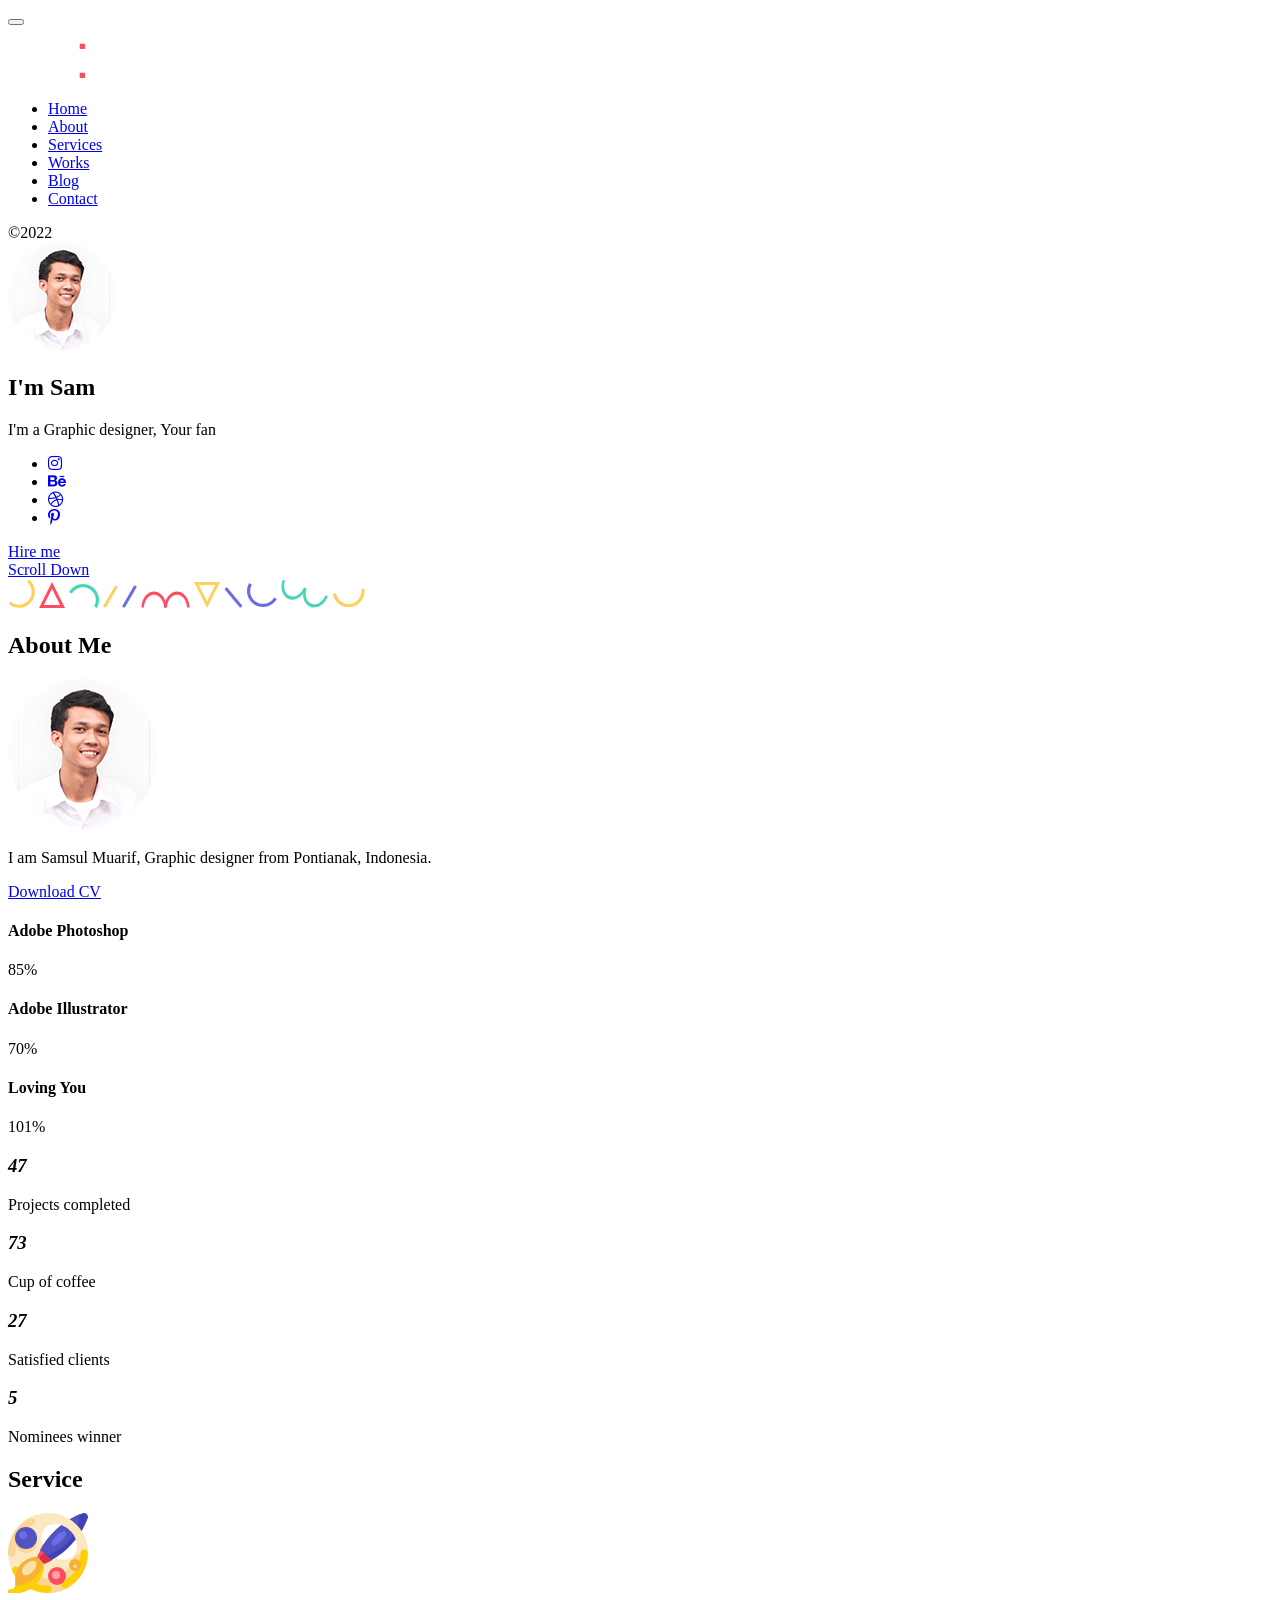
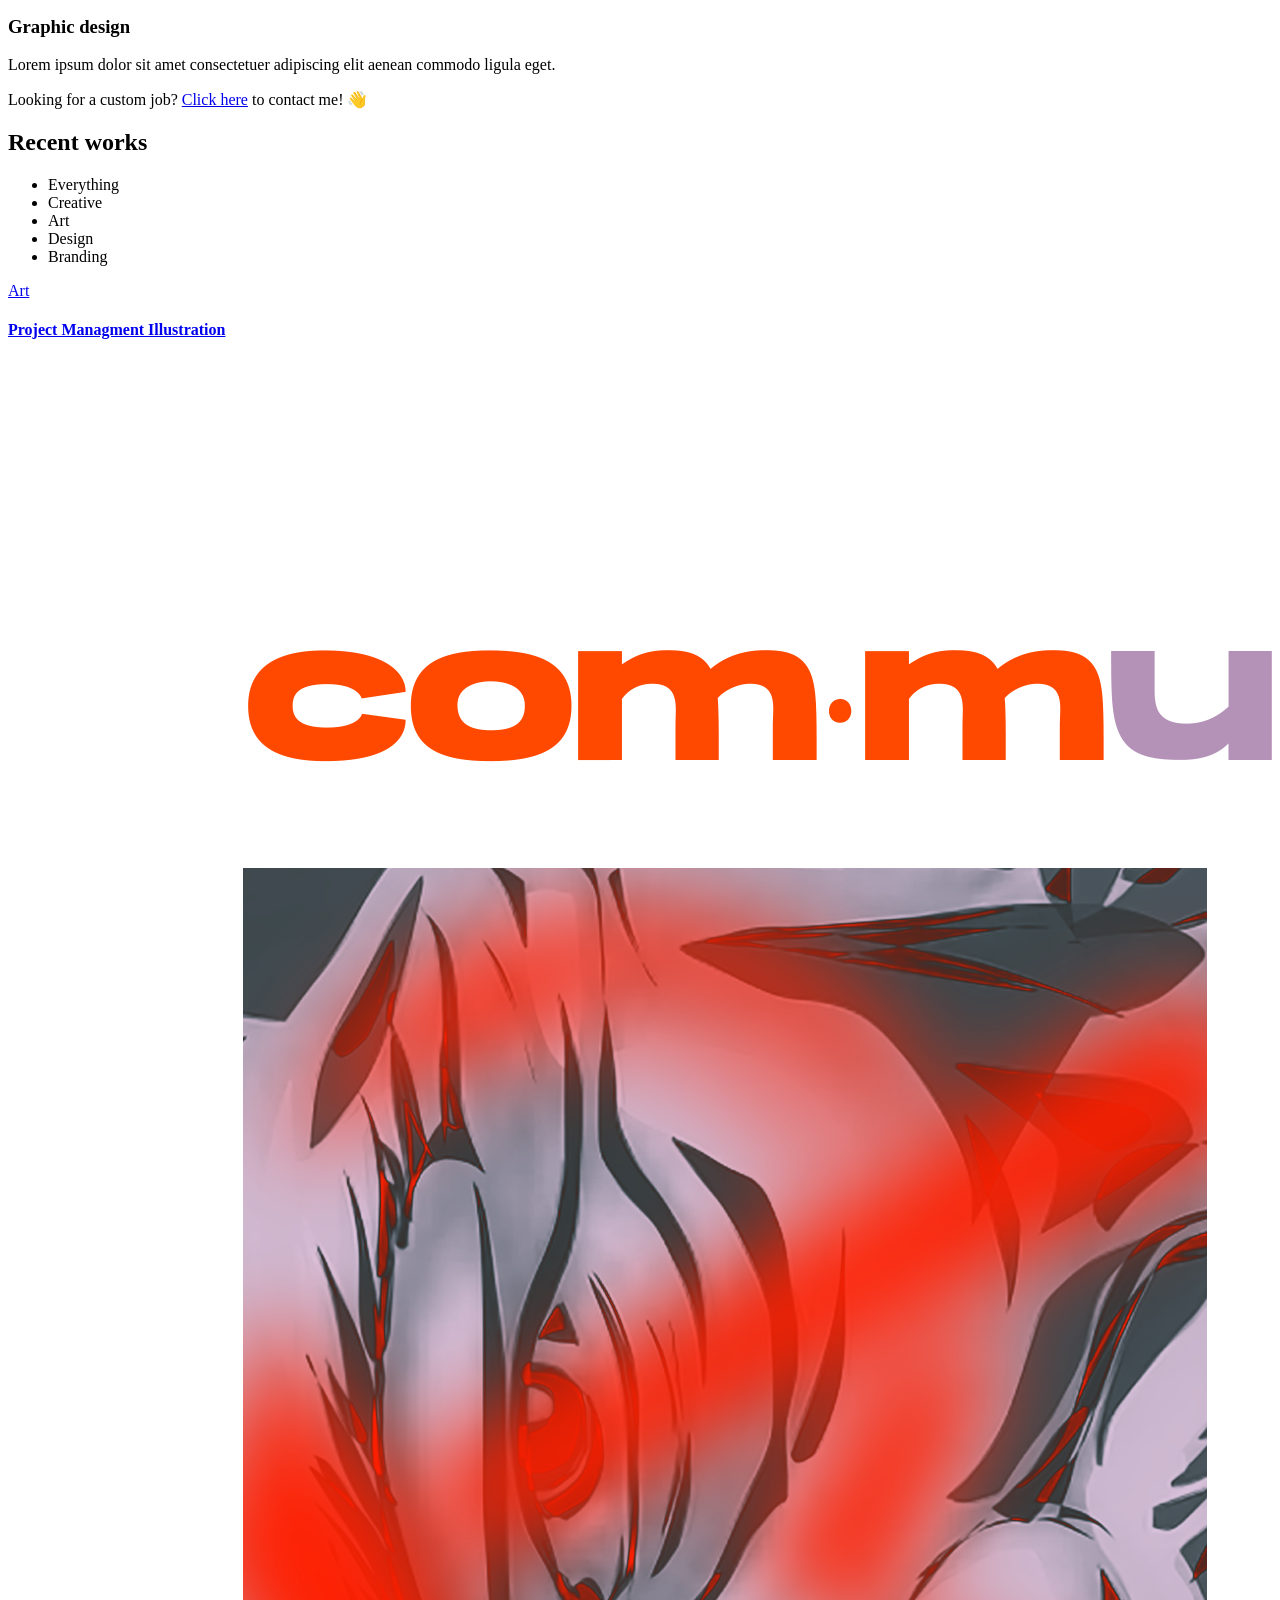
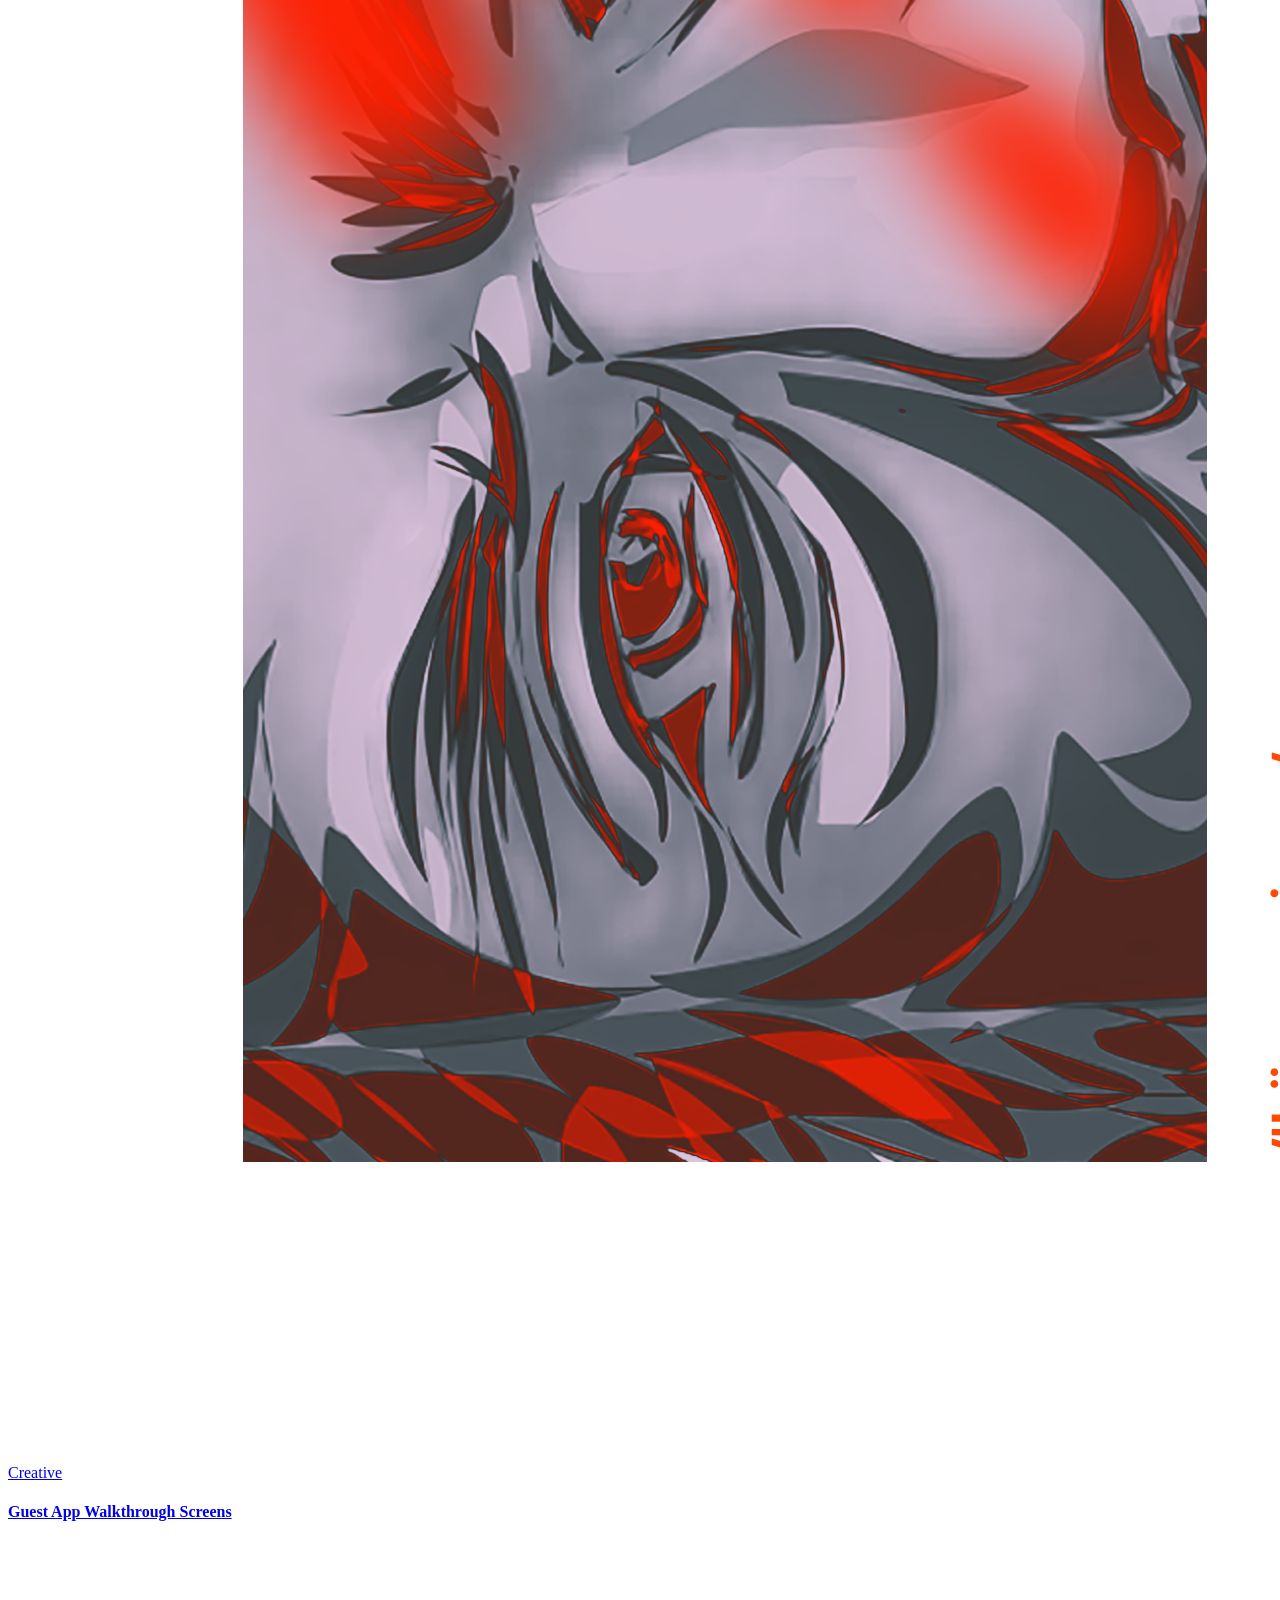
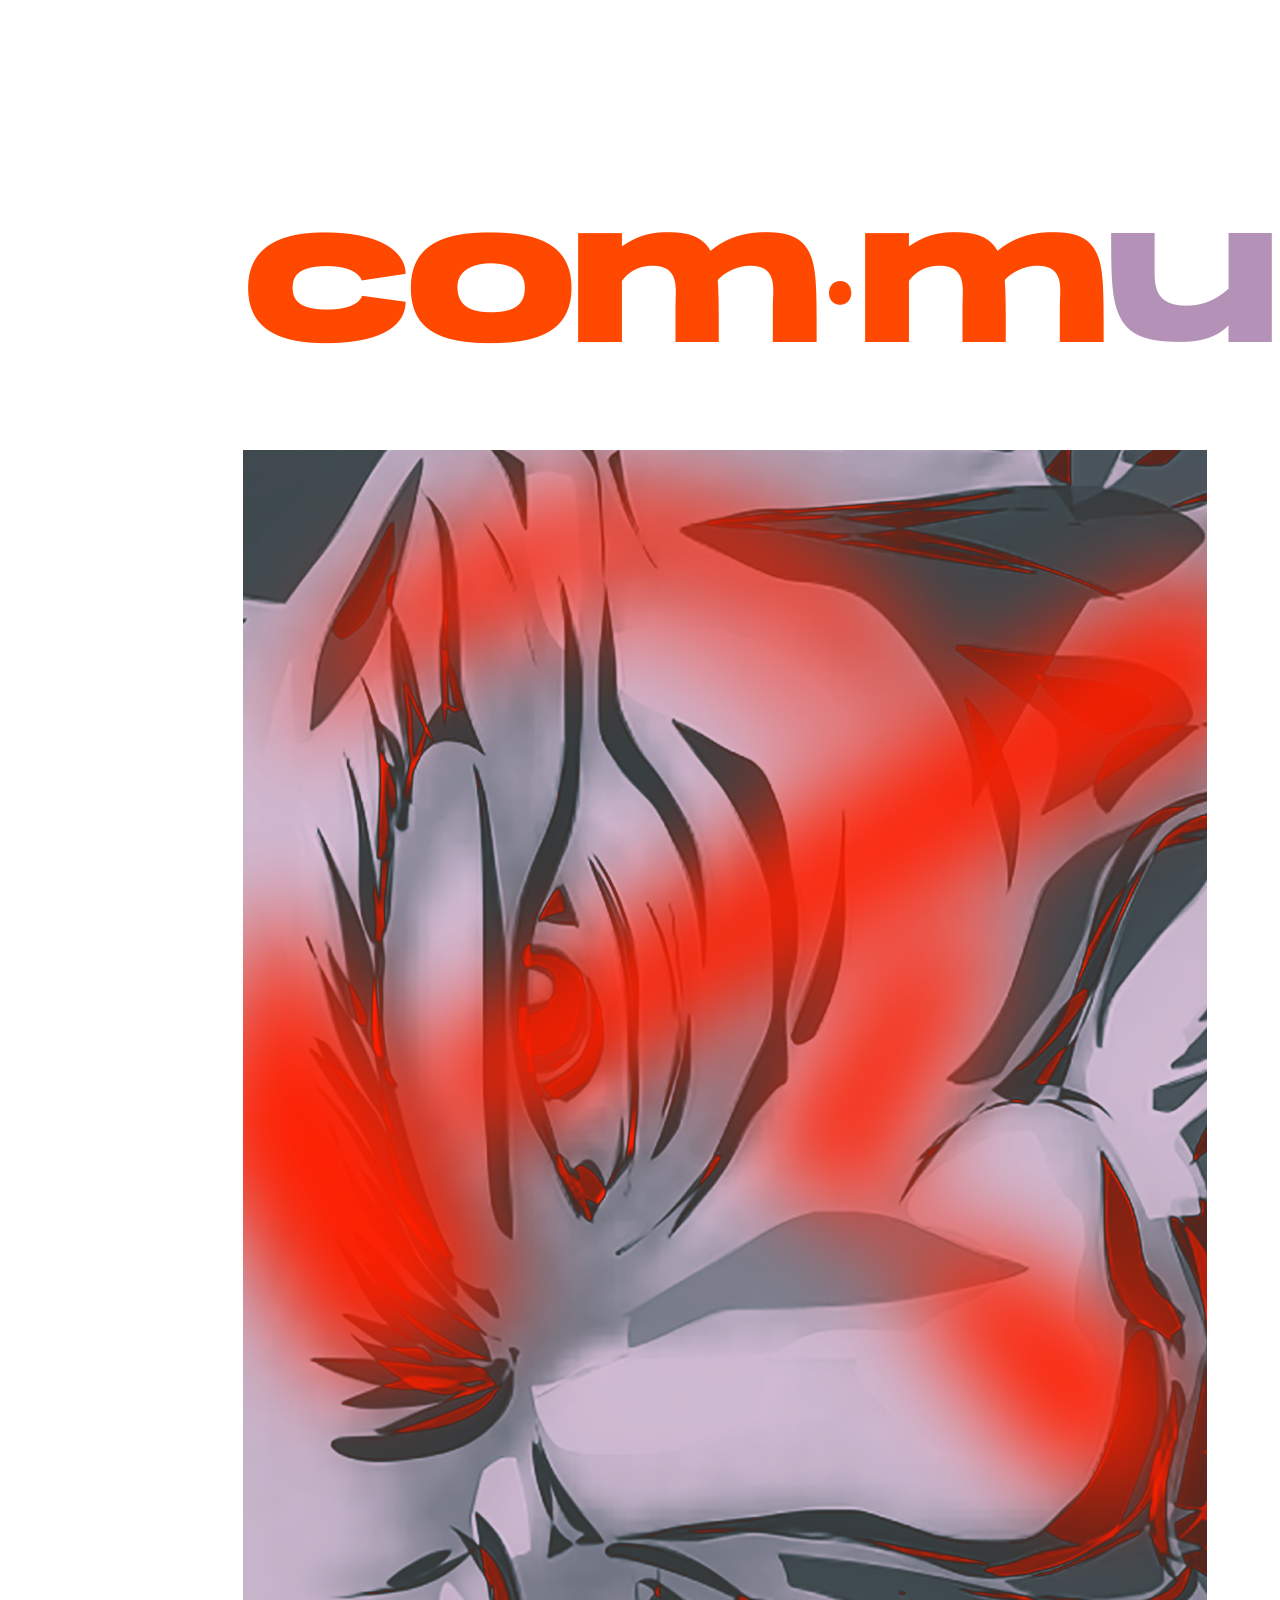
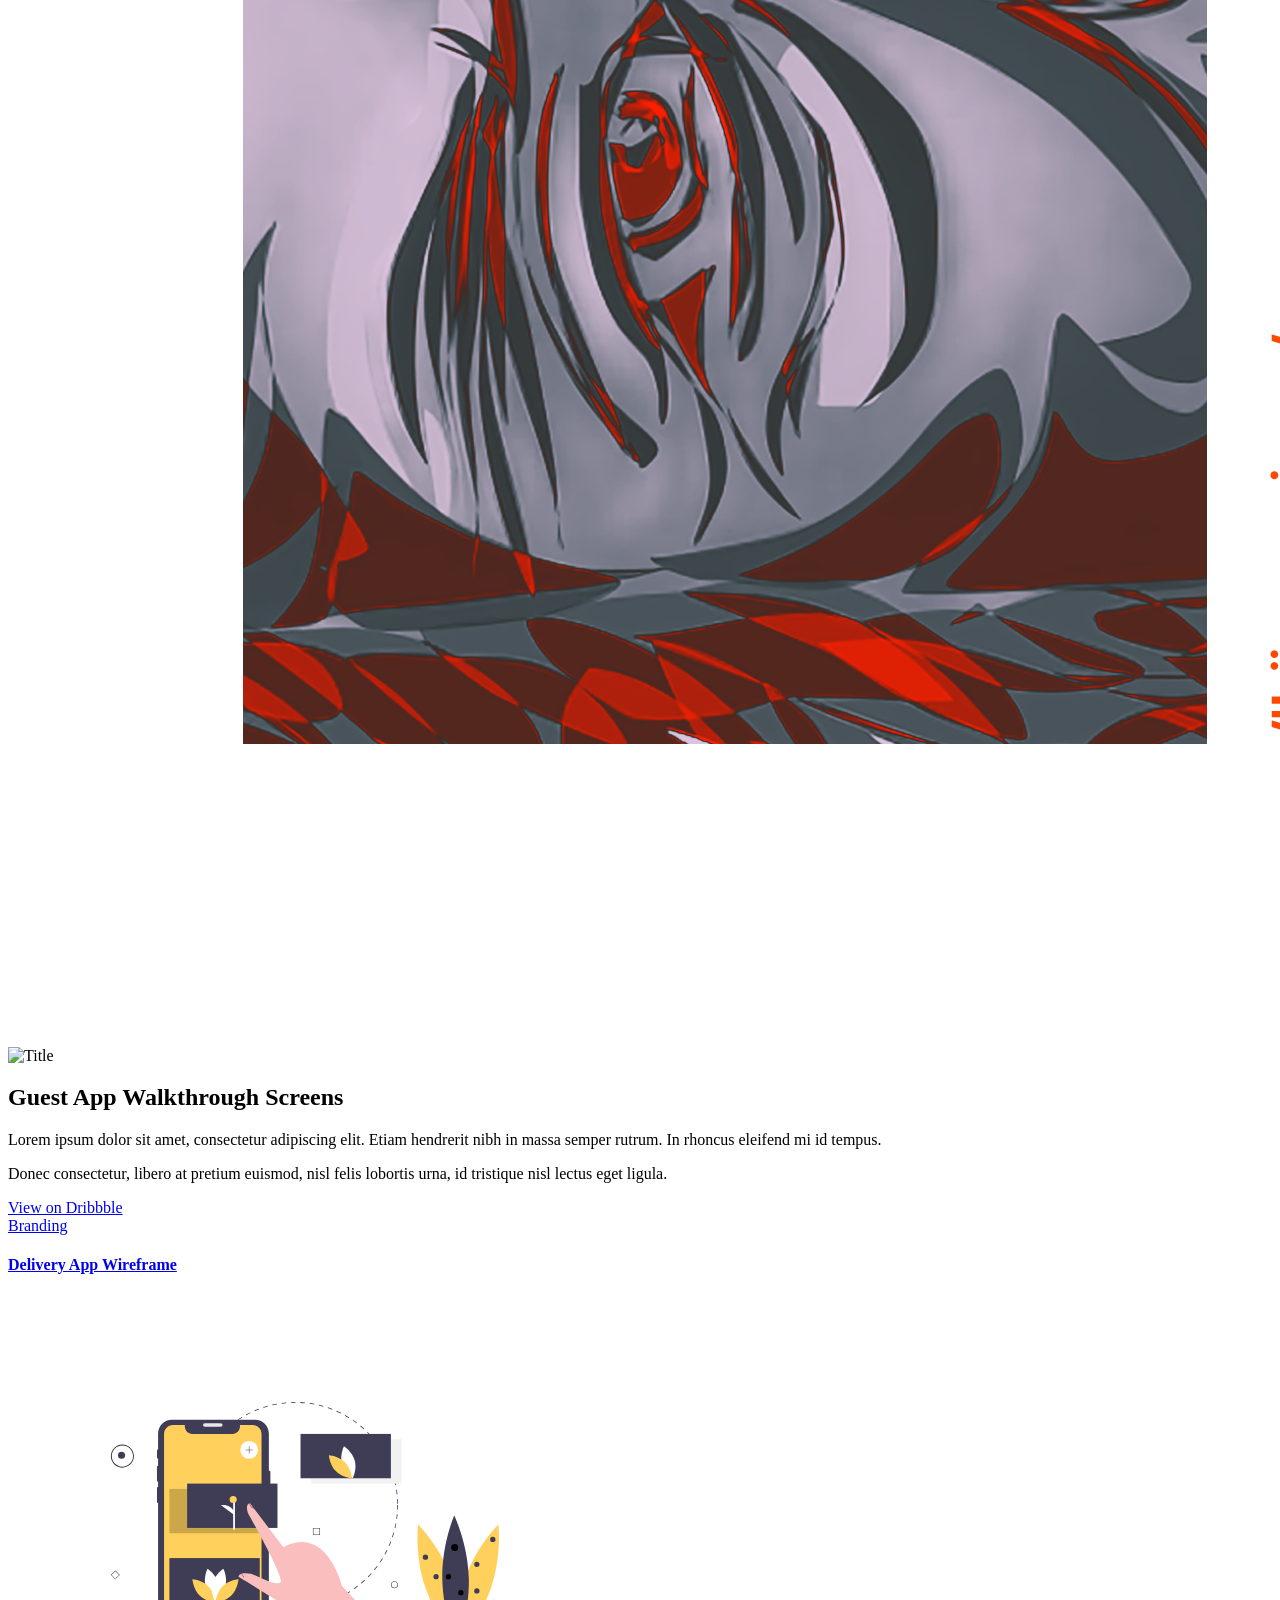
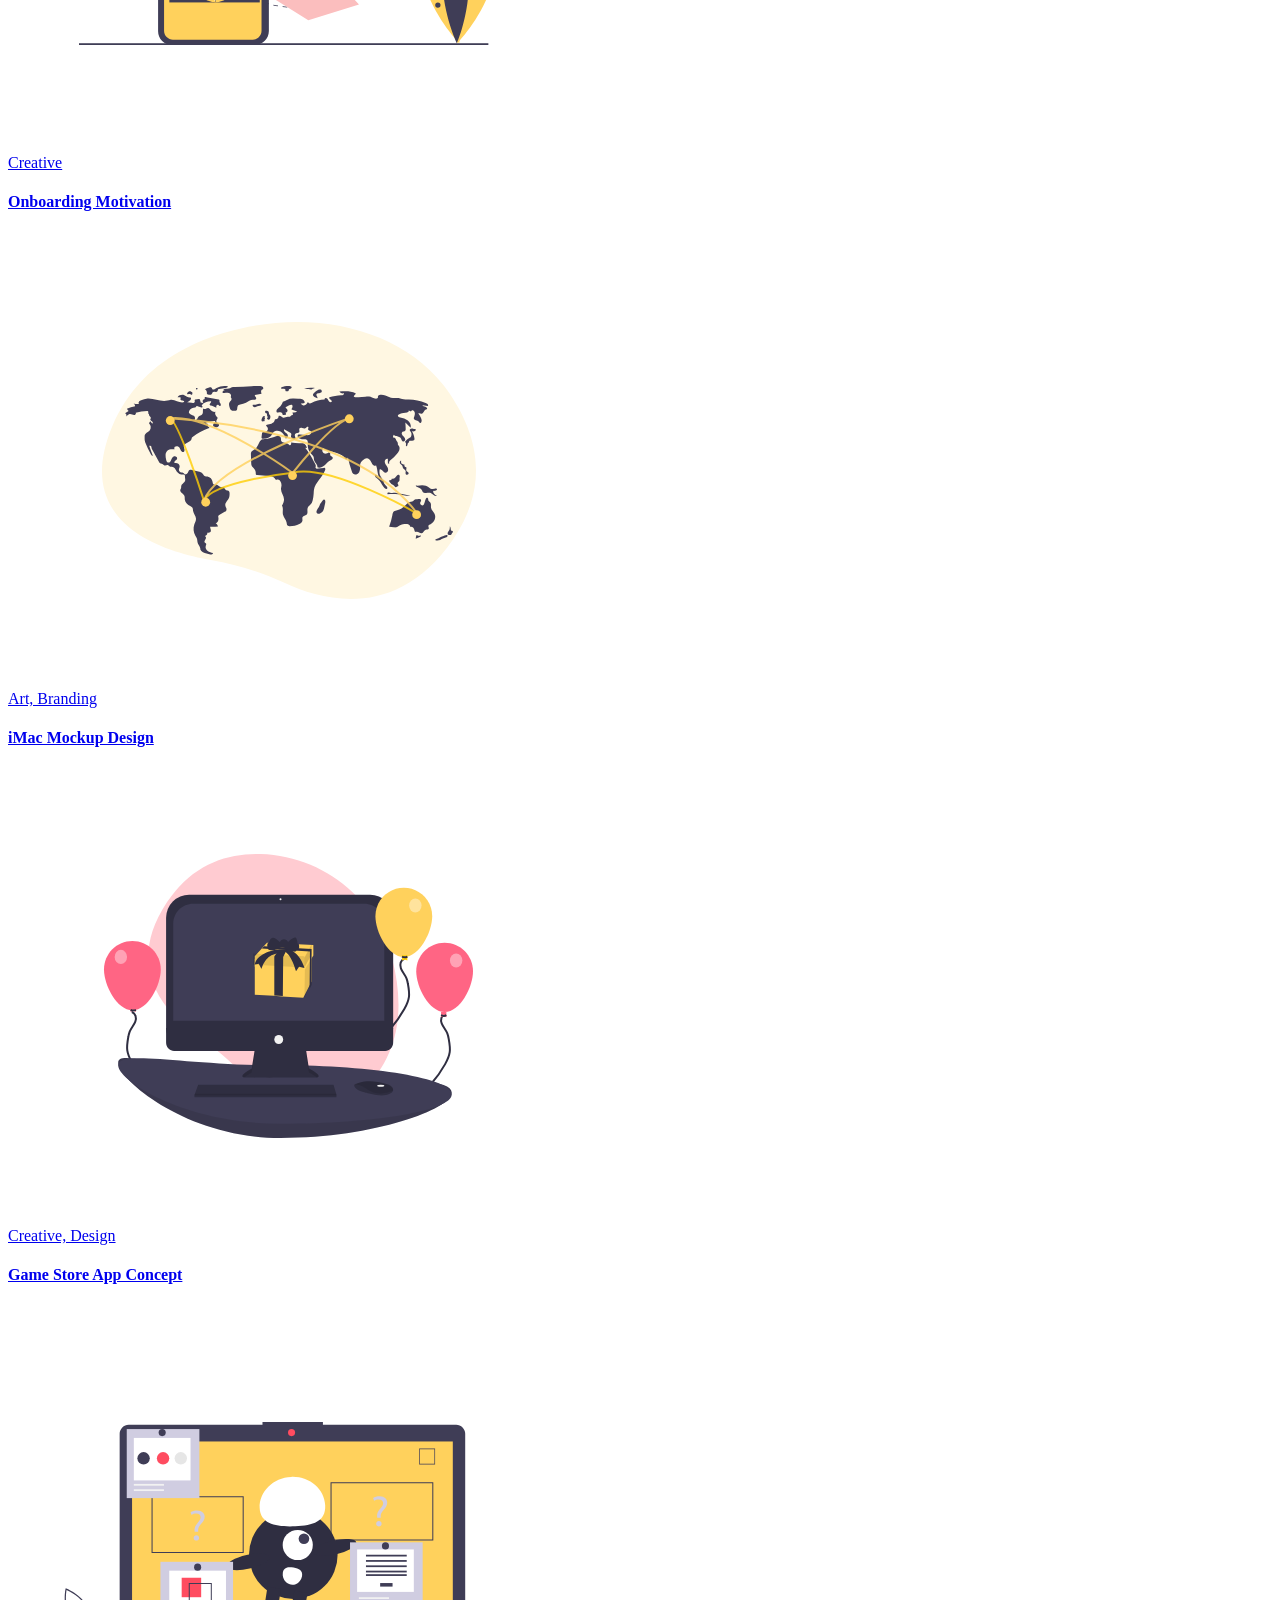
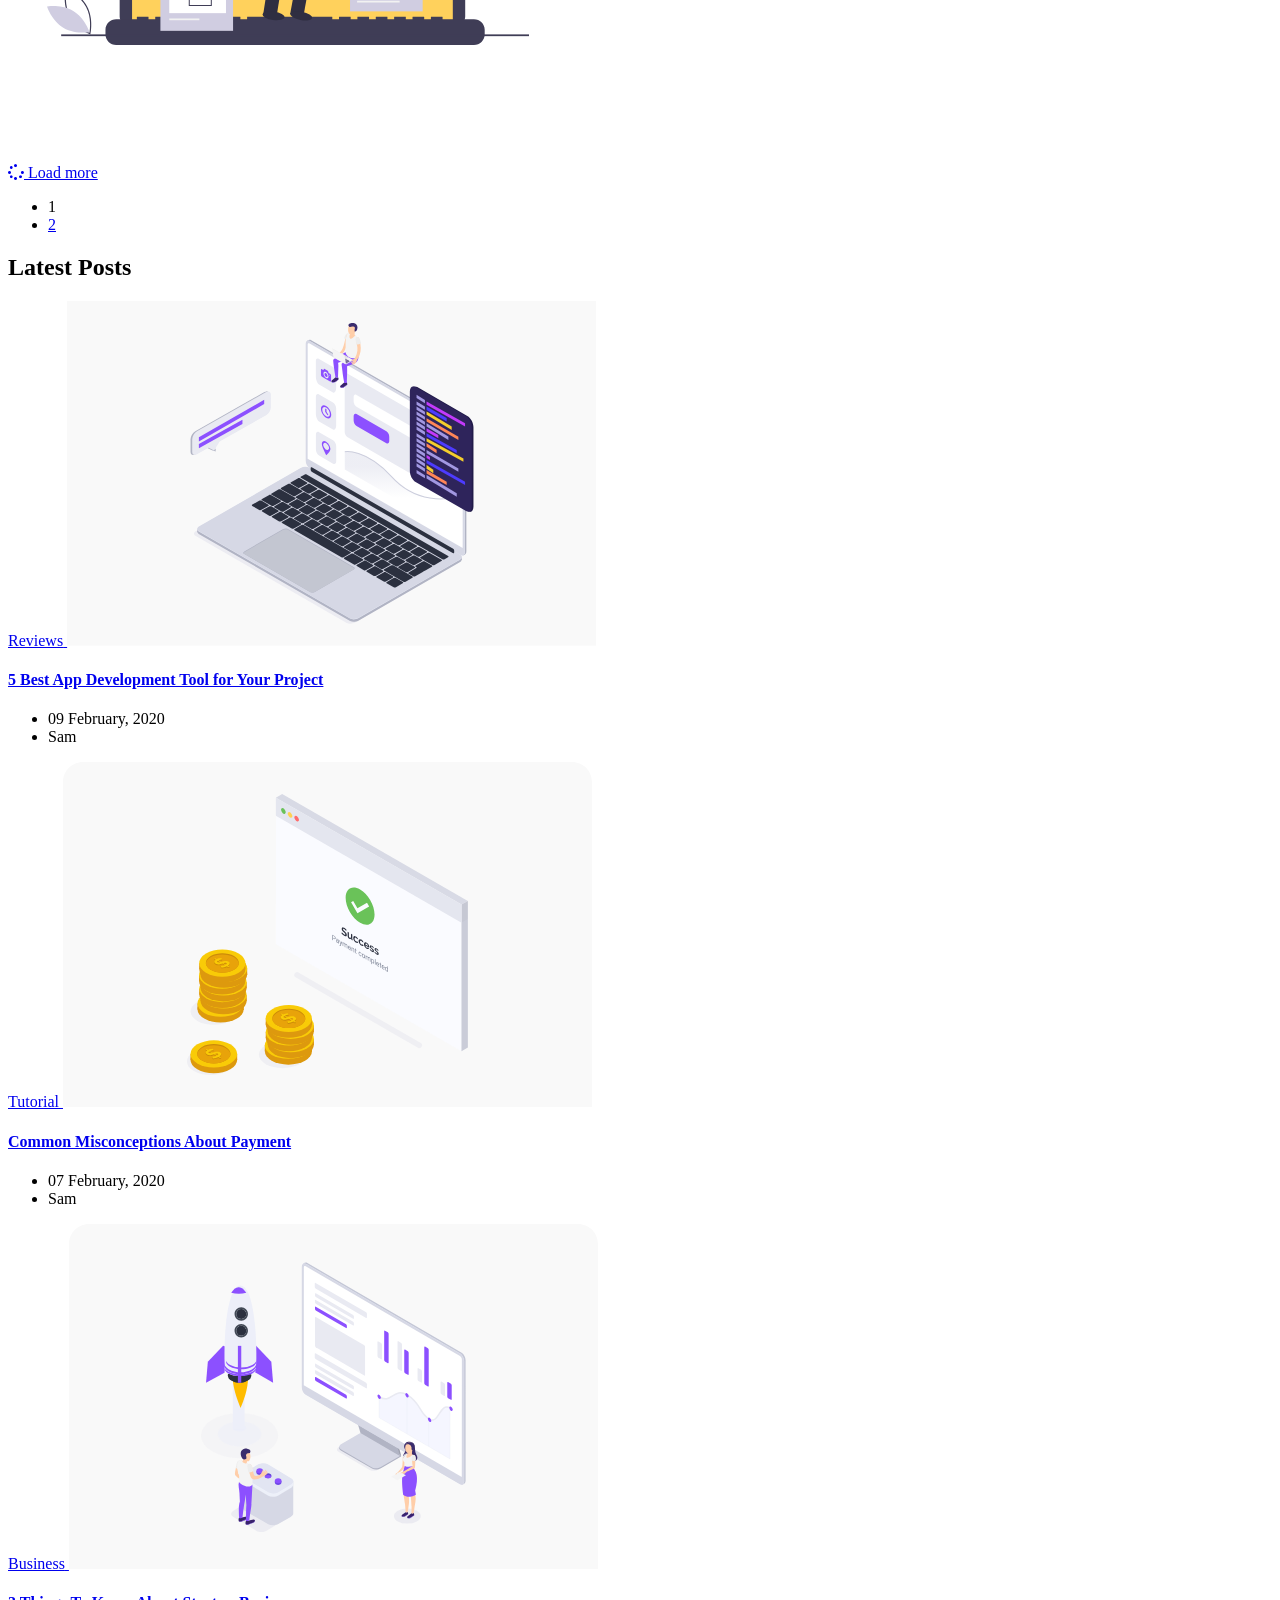
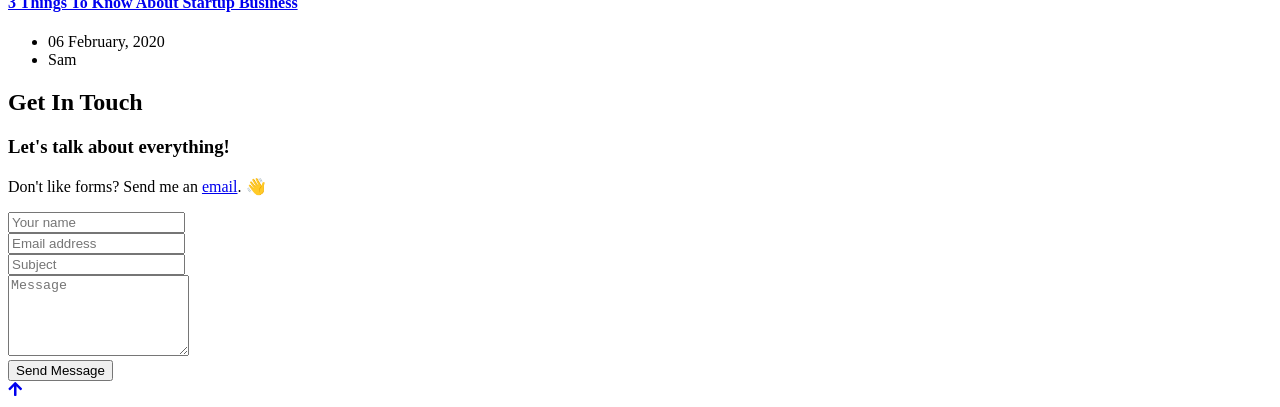
==== NEW/index.html @ 76ea8e49 "Add files via upload" ====
﻿<!DOCTYPE html>
<html lang="en-US">
<head>
	<meta http-equiv="Content-Type" content="text/html; charset=UTF-8">
	<title>Sam - Portfolio</title>
	<meta name="description" content="Sam - Portfolio">
	<meta name="viewport" content="width=device-width, initial-scale=1, maximum-scale=1">
	<link rel="shortcut icon" type="image/x-icon" href="images/PP108.png">

	<!-- STYLESHEETS -->
	<link rel="stylesheet" href="css\bootstrap.min.css" type="text/css" media="all">
	<link rel="stylesheet" href="css\all.min.css" type="text/css" media="all">
	<link rel="stylesheet" href="css\simple-line-icons.css" type="text/css" media="all">
	<link rel="stylesheet" href="css\slick.css" type="text/css" media="all">
	<link rel="stylesheet" href="css\animate.css" type="text/css" media="all">
	<link rel="stylesheet" href="css\magnific-popup.css" type="text/css" media="all">
	<link rel="stylesheet" href="css\style.css" type="text/css" media="all">
	<link rel="stylesheet" href="https://maxcdn.bootstrapcdn.com/font-awesome/4.5.0/css/font-awesome.min.css" />

	<!--[if lt IE 9]>
      <script src="https://oss.maxcdn.com/html5shiv/3.7.2/html5shiv.min.js"></script>
      <script src="https://oss.maxcdn.com/respond/1.4.2/respond.min.js"></script>
    <![endif]-->

</head>

<body>

<!-- Preloader -->
<div id="preloader">
	<div class="outer">
		<!-- Google Chrome -->
		<div class="infinityChrome">
			<div></div>
			<div></div>
			<div></div>
		</div>

		<!-- Safari and others -->
		<div class="infinity">
			<div>
				<span></span>
			</div>
			<div>
				<span></span>
			</div>
			<div>
				<span></span>
			</div>
		</div>
		<!-- Stuff -->
		<svg xmlns="http://www.w3.org/2000/svg" version="1.1" class="goo-outer">
			<defs>
				<filter id="goo">
					<fegaussianblur in="SourceGraphic" stddeviation="6" result="blur"></fegaussianblur>
					<fecolormatrix in="blur" values="1 0 0 0 0  0 1 0 0 0  0 0 1 0 0  0 0 0 18 -7" result="goo"></fecolormatrix>
					<feblend in="SourceGraphic" in2="goo"></feblend>
				</filter>
			</defs>
		</svg>
	</div>
</div>

<!-- mobile header -->
<header class="mobile-header-1">
	<div class="container">
		<!-- menu icon -->
		<div class="menu-icon d-inline-flex mr-4">
			<button>
				<span></span>
			</button>
		</div>
		<!-- logo image -->
		<div class="site-logo">
			<a href="index.html">
				<img src="images/logo.svg" alt="Sam">
			</a>
		</div>
	</div>
</header>

<!-- desktop header -->
<header class="desktop-header-1 d-flex align-items-start flex-column">
	
	<!-- logo image -->
	<div class="site-logo">
		<a href="index.html">
			<img src="images/logo.svg" alt="Sam">
		</a>
	</div>
	
	<!-- main menu -->
	<nav>
		<ul class="vertical-menu scrollspy">
			<li class="active"><a href="#home"><i class="icon-home"></i>Home</a></li>
			<li><a href="#about"><i class="icon-user-following"></i>About</a></li>
			<li><a href="#services"><i class="icon-briefcase"></i>Services</a></li>
			<!--li><a href="#experience"><i class="icon-graduation"></i>Experience</a></li-->
			<li><a href="#works"><i class="icon-layers"></i>Works</a></li>
			<li><a href="#blog"><i class="icon-note"></i>Blog</a></li>
			<li><a href="#contact"><i class="icon-bubbles"></i>Contact</a></li>
		</ul>
	</nav>
	
	<!-- site footer -->
	<div class="footer">
		<!-- copyright text -->
		<span class="copyright">©2022</span>
	</div>

</header>

<!-- main layout -->
<main class="content">
	
	<!-- section home -->
	<section id="home" class="home d-flex align-items-center">
		<div class="container">

			<!-- intro -->
			<div class="intro">
				<!-- avatar image -->
				<img src="images/PP108.png" alt="Sam" class="mb-4">

				<!-- info -->
				<h1 class="mb-2 mt-0">I'm Sam</h1>
				<span>I'm <span class="text-rotating">a Graphic designer, Your fan</span></span>

				<!-- social icons -->
				<ul class="social-icons light list-inline mb-1 mt-4">
					<li class="list-inline-item"><a href="https://www.instagram.com/samsulrif/"><i class="fab fa-instagram"></i></a></li>
					<!--li class="list-inline-item"><a href="https://unsplash.com/@samsulrif"><img src="images/unsplash.png"></i></a-->
					<li class="list-inline-item"><a href="https://www.behance.net/samsulrif"><i class="fab fa-behance"></i></a></li>
					<li class="list-inline-item"><a href="https://dribbble.com/samsulrif"><i class="fab fa-dribbble"></i></a></li>
					<li class="list-inline-item"><a href="https://unsplash.com/@samsulrif"><i class="fab fa-pinterest-p"></i></a></li>
				</ul>

				<!-- buttons -->
				<div class="mt-4">
					<a href="#contact" class="btn btn-default">Hire me</a>
				</div>
			</div>
			
			<!-- scroll down mouse wheel -->
			<div class="scroll-down">
				<a href="#about" class="mouse-wrapper">
					<span>Scroll Down</span>
					<span class="mouse">
						<span class="wheel"></span>
					</span>
				</a>
			</div>

			<!-- parallax layers -->
			<div class="parallax" data-relative-input="true">

				<svg width="27" height="29" data-depth="0.3" class="layer p1" xmlns="http://www.w3.org/2000/svg"><path d="M21.15625.60099c4.37954 3.67487 6.46544 9.40612 5.47254 15.03526-.9929 5.62915-4.91339 10.30141-10.2846 12.25672-5.37122 1.9553-11.3776.89631-15.75715-2.77856l2.05692-2.45134c3.50315 2.93948 8.3087 3.78663 12.60572 2.22284 4.297-1.5638 7.43381-5.30209 8.22768-9.80537.79387-4.50328-.8749-9.08872-4.37803-12.02821L21.15625.60099z" fill="#FFD15C" fill-rule="evenodd"></path></svg>

				<svg width="26" height="26" data-depth="0.2" class="layer p2" xmlns="http://www.w3.org/2000/svg"><path d="M13 3.3541L2.42705 24.5h21.1459L13 3.3541z" stroke="#FF4C60" stroke-width="3" fill="none" fill-rule="evenodd"></path></svg>

				<svg width="30" height="25" data-depth="0.3" class="layer p3" xmlns="http://www.w3.org/2000/svg"><path d="M.1436 8.9282C3.00213 3.97706 8.2841.92763 14.00013.92796c5.71605.00032 10.9981 3.04992 13.85641 8 2.8583 4.95007 2.8584 11.0491-.00014 16.00024l-2.77128-1.6c2.28651-3.96036 2.28631-8.84002.00011-12.8002-2.2862-3.96017-6.5124-6.40017-11.08513-6.4-4.57271.00018-8.79872 2.43984-11.08524 6.4002l-2.77128-1.6z" fill="#44D7B6" fill-rule="evenodd"></path></svg>

				<svg width="15" height="23" data-depth="0.6" class="layer p4" xmlns="http://www.w3.org/2000/svg"><rect transform="rotate(30 9.86603 10.13397)" x="7" width="3" height="25" rx="1.5" fill="#FFD15C" fill-rule="evenodd"></rect></svg>

				<svg width="15" height="23" data-depth="0.2" class="layer p5" xmlns="http://www.w3.org/2000/svg"><rect transform="rotate(30 9.86603 10.13397)" x="7" width="3" height="25" rx="1.5" fill="#6C6CE5" fill-rule="evenodd"></rect></svg>

				<svg width="49" height="17" data-depth="0.5" class="layer p6" xmlns="http://www.w3.org/2000/svg"><g fill="#FF4C60" fill-rule="evenodd"><path d="M.5 16.5c0-5.71709 2.3825-10.99895 6.25-13.8567 3.8675-2.85774 8.6325-2.85774 12.5 0C23.1175 5.50106 25.5 10.78292 25.5 16.5H23c0-4.57303-1.90625-8.79884-5-11.08535-3.09375-2.28652-6.90625-2.28652-10 0C4.90625 7.70116 3 11.92697 3 16.5H.5z"></path><path d="M23.5 16.5c0-5.71709 2.3825-10.99895 6.25-13.8567 3.8675-2.85774 8.6325-2.85774 12.5 0C46.1175 5.50106 48.5 10.78292 48.5 16.5H46c0-4.57303-1.90625-8.79884-5-11.08535-3.09375-2.28652-6.90625-2.28652-10 0-3.09375 2.28651-5 6.51232-5 11.08535h-2.5z"></path></g></svg>

				<svg width="26" height="26" data-depth="0.4" class="layer p7" xmlns="http://www.w3.org/2000/svg"><path d="M13 22.6459L2.42705 1.5h21.1459L13 22.6459z" stroke="#FFD15C" stroke-width="3" fill="none" fill-rule="evenodd"></path></svg>

				<svg width="19" height="21" data-depth="0.3" class="layer p8" xmlns="http://www.w3.org/2000/svg"><rect transform="rotate(-40 6.25252 10.12626)" x="7" width="3" height="25" rx="1.5" fill="#6C6CE5" fill-rule="evenodd"></rect></svg>

				<svg width="30" height="25" data-depth="0.3" data-depth-y="-1.30" class="layer p9" xmlns="http://www.w3.org/2000/svg"><path d="M29.8564 16.0718c-2.85854 4.95114-8.1405 8.00057-13.85654 8.00024-5.71605-.00032-10.9981-3.04992-13.85641-8-2.8583-4.95007-2.8584-11.0491.00014-16.00024l2.77128 1.6c-2.28651 3.96036-2.28631 8.84002-.00011 12.8002 2.2862 3.96017 6.5124 6.40017 11.08513 6.4 4.57271-.00018 8.79872-2.43984 11.08524-6.4002l2.77128 1.6z" fill="#6C6CE5" fill-rule="evenodd"></path></svg>

				<svg width="47" height="29" data-depth="0.2" class="layer p10" xmlns="http://www.w3.org/2000/svg"><g fill="#44D7B6" fill-rule="evenodd"><path d="M46.78878 17.19094c-1.95535 5.3723-6.00068 9.52077-10.61234 10.8834-4.61167 1.36265-9.0893-.26708-11.74616-4.27524-2.65686-4.00817-3.08917-9.78636-1.13381-15.15866l2.34923.85505c-1.56407 4.29724-1.2181 8.92018.90705 12.12693 2.12514 3.20674 5.70772 4.5107 9.39692 3.4202 3.68921-1.0905 6.92581-4.40949 8.48988-8.70673l2.34923.85505z"></path><path d="M25.17585 9.32448c-1.95535 5.3723-6.00068 9.52077-10.61234 10.8834-4.61167 1.36264-9.0893-.26708-11.74616-4.27525C.16049 11.92447-.27182 6.14628 1.68354.77398l2.34923.85505c-1.56407 4.29724-1.2181 8.92018.90705 12.12692 2.12514 3.20675 5.70772 4.5107 9.39692 3.4202 3.68921-1.0905 6.92581-4.40948 8.48988-8.70672l2.34923.85505z"></path></g></svg>

				<svg width="33" height="20" data-depth="0.5" class="layer p11" xmlns="http://www.w3.org/2000/svg"><path d="M32.36774.34317c.99276 5.63023-1.09332 11.3614-5.47227 15.03536-4.37895 3.67396-10.3855 4.73307-15.75693 2.77837C5.76711 16.2022 1.84665 11.53014.8539 5.8999l3.15139-.55567c.7941 4.50356 3.93083 8.24147 8.22772 9.8056 4.29688 1.56413 9.10275.71673 12.60554-2.2227C28.34133 9.98771 30.01045 5.4024 29.21635.89884l3.15139-.55567z" fill="#FFD15C" fill-rule="evenodd"></path></svg>

			</div>
		</div>
		
	</section>

	<!-- section about -->
	<section id="about">

		<div class="container">
			
			<!-- section title -->
			<h2 class="section-title wow fadeInUp">About Me</h2>

			<div class="spacer" data-height="60"></div>
			
			<div class="row">

				<div class="col-md-3">
					<div class="text-center text-md-left">
						<!-- avatar image -->
						<img src="images/PP150.png" alt="Sam">
					</div>
					<div class="spacer d-md-none d-lg-none" data-height="30"></div>
				</div>

				<div class="col-md-9 triangle-left-md triangle-top-sm">
					<div class="rounded bg-white shadow-dark padding-30">
						<div class="row">
							<div class="col-md-6">
								<!-- about text -->
								<p>I am Samsul Muarif, Graphic designer from Pontianak, Indonesia.</p>
								<div class="mt-3">
									<a href="#" class="btn btn-default">Download CV</a>
								</div>
								<div class="spacer d-md-none d-lg-none" data-height="30"></div>
							</div>
							<div class="col-md-6">
								<!-- skill item -->
								<div class="skill-item">
									<div class="skill-info clearfix">
										<h4 class="float-left mb-3 mt-0">Adobe Photoshop</h4>
										<span class="float-right">85%</span>
									</div>
									<div class="progress">
										<div class="progress-bar data-background" role="progressbar" aria-valuemin="0" aria-valuemax="100" aria-valuenow="85" data-color="#FFD15C">
										</div>
									</div>
									<div class="spacer" data-height="20"></div>
								</div>

								<!-- skill item -->
								<div class="skill-item">
									<div class="skill-info clearfix">
										<h4 class="float-left mb-3 mt-0">Adobe Illustrator</h4>
										<span class="float-right">70%</span>
									</div>
									<div class="progress">
										<div class="progress-bar data-background" role="progressbar" aria-valuemin="0" aria-valuemax="100" aria-valuenow="70" data-color="#FF4C60">
										</div>
									</div>
									<div class="spacer" data-height="20"></div>
								</div>

								<!-- skill item -->
								<div class="skill-item">
									<div class="skill-info clearfix">
										<h4 class="float-left mb-3 mt-0">Loving You</h4>
										<span class="float-right">101%</span>
									</div>
									<div class="progress">
										<div class="progress-bar data-background" role="progressbar" aria-valuemin="0" aria-valuemax="100" aria-valuenow="100" data-color="#6C6CE5">
										</div>
									</div>
								</div>
							</div>
						</div>
					</div>
				</div>

			</div>
			<!-- row end -->

			<div class="spacer" data-height="70"></div>
			
			<div class="row">
				
				<div class="col-md-3 col-sm-6">
					<!-- fact item -->
					<div class="fact-item">
						<span class="icon icon-fire"></span>
						<div class="details">
							<h3 class="mb-0 mt-0 number"><em class="count">47</em></h3>
							<p class="mb-0">Projects completed</p>
						</div>
					</div>
					<div class="spacer d-md-none d-lg-none" data-height="30"></div>
				</div>

				<div class="col-md-3 col-sm-6">
					<!-- fact item -->
					<div class="fact-item">
						<span class="icon icon-cup"></span>
						<div class="details">
							<h3 class="mb-0 mt-0 number"><em class="count">73</em></h3>
							<p class="mb-0">Cup of coffee</p>
						</div>
					</div>
					<div class="spacer d-md-none d-lg-none" data-height="30"></div>
				</div>

				<div class="col-md-3 col-sm-6">
					<!-- fact item -->
					<div class="fact-item">
						<span class="icon icon-people"></span>
						<div class="details">
							<h3 class="mb-0 mt-0 number"><em class="count">27</em></h3>
							<p class="mb-0">Satisfied clients</p>
						</div>
					</div>
					<div class="spacer d-md-none d-lg-none" data-height="30"></div>
				</div>

				<div class="col-md-3 col-sm-6">
					<!-- fact item -->
					<div class="fact-item">
						<span class="icon icon-badge"></span>
						<div class="details">
							<h3 class="mb-0 mt-0 number"><em class="count">5</em></h3>
							<p class="mb-0">Nominees winner</p>
						</div>
					</div>
				</div>

			</div>

		</div>
		
	</section>
	
	<!-- section services -->
	<section id="services">

		<div class="container">
			
			<!-- section title -->
			<h2 class="section-title wow fadeInUp">Service</h2>

			<div class="spacer" data-height="60"></div>
			
			<div class="row">

				<div class="col-md-4">
					<!-- service box -->
					<div class="service-box rounded data-background padding-30 text-center text-light shadow-blue" data-color="#6C6CE5">
						<img src="images\service-1.svg" alt="UI/UX design">
						<h3 class="mb-3 mt-0">Graphic design</h3>
						<p class="mb-0">Lorem ipsum dolor sit amet consectetuer adipiscing elit aenean commodo ligula eget.</p>
					</div>
					<div class="spacer d-md-none d-lg-none" data-height="30"></div>
				</div>

				<!--div class="col-md-4">
					<!-- service box -->
					<!--div class="service-box rounded data-background padding-30 text-center shadow-yellow" data-color="#F9D74C">
						<img src="images\service-2.svg" alt="UI/UX design">
						<h3 class="mb-3 mt-0">Web Development</h3>
						<p class="mb-0">Lorem ipsum dolor sit amet consectetuer adipiscing elit aenean commodo ligula eget.</p>
					</div>
					<div class="spacer d-md-none d-lg-none" data-height="30"></div>
				</div>

				<div class="col-md-4">
					<!-- service box -->
					<!--div class="service-box rounded data-background padding-30 text-center text-light shadow-pink" data-color="#F97B8B">
						<img src="images\service-3.svg" alt="UI/UX design">
						<h3 class="mb-3 mt-0">Photography</h3>
						<p class="mb-0">Lorem ipsum dolor sit amet consectetuer adipiscing elit aenean commodo ligula eget.</p>
					</div>
				</div-->

			</div>

			<div class="mt-5 text-center">
				<p class="mb-0">Looking for a custom job? <a href="#contact">Click here</a> to contact me! 👋</p>
			</div>

		</div>
		
	</section>
	
	<!-- section experience -->
	<!--section id="experience">

		<div class="container">
			
			<!-- section title -->
			<!--h2 class="section-title wow fadeInUp">Experience</h2>

			<div class="spacer" data-height="60"></div>
			
			<div class="row">

				<div class="col-md-6">
					
					<!-- timeline wrapper>
					<div class="timeline edu bg-white rounded shadow-dark padding-30 overflow-hidden">

						<!-- timeline item>
						<div class="timeline-container wow fadeInUp">
							<div class="content">
								<span class="time">2019 - Present</span>
								<h3 class="title">Academic Degree</h3>
								<p>Lorem ipsum dolor sit amet quo ei simul congue exerci ad nec admodum perfecto.</p>
							</div>
						</div>

						<!-- timeline item>
						<div class="timeline-container wow fadeInUp" data-wow-delay="0.2s">
							<div class="content">
								<span class="time">2017 - 2013</span>
								<h3 class="title">Bachelor’s Degree</h3>
								<p>Lorem ipsum dolor sit amet quo ei simul congue exerci ad nec admodum perfecto.</p>
							</div>
						</div>

						<!-- timeline item>
						<div class="timeline-container wow fadeInUp" data-wow-delay="0.4s">
							<div class="content">
								<span class="time">2013 - 2009</span>
								<h3 class="title">Honours Degree</h3>
								<p>Lorem ipsum dolor sit amet quo ei simul congue exerci ad nec admodum perfecto.</p>
							</div>
						</div>

						<!-- main line>
						<span class="line"></span>

					</div>

				</div>

				<div class="col-md-6">
					
					<!-- responsive spacer>
					<div class="spacer d-md-none d-lg-none" data-height="30"></div>

					<!-- timeline wrapper>
					<div class="timeline exp bg-white rounded shadow-dark padding-30 overflow-hidden">

						<!-- timeline item>
						<div class="timeline-container wow fadeInUp">
							<div class="content">
								<span class="time">2019 - Present</span>
								<h3 class="title">Web Designer</h3>
								<p>Lorem ipsum dolor sit amet quo ei simul congue exerci ad nec admodum perfecto.</p>
							</div>
						</div>

						<!-- timeline item>
						<div class="timeline-container wow fadeInUp" data-wow-delay="0.2s">
							<div class="content">
								<span class="time">2017 - 2013</span>
								<h3 class="title">Front-End Developer</h3>
								<p>Lorem ipsum dolor sit amet quo ei simul congue exerci ad nec admodum perfecto.</p>
							</div>
						</div>

						<!-- timeline item>
						<div class="timeline-container wow fadeInUp" data-wow-delay="0.4s">
							<div class="content">
								<span class="time">2013 - 2009</span>
								<h3 class="title">Back-End Developer</h3>
								<p>Lorem ipsum dolor sit amet quo ei simul congue exerci ad nec admodum perfecto.</p>
							</div>
						</div>

						<!-- main line>
						<span class="line"></span>

					</div>

				</div>

			</div>

		</div>
		
	</section>
	
	<!-- section works -->
	<section id="works">

		<div class="container">
			
			<!-- section title -->
			<h2 class="section-title wow fadeInUp">Recent works</h2>

			<div class="spacer" data-height="60"></div>

			<!-- portfolio filter (desktop) -->
			<ul class="portfolio-filter list-inline wow fadeInUp">
				<li class="current list-inline-item" data-filter="*">Everything</li>
				<li class="list-inline-item" data-filter=".creative">Creative</li>
				<li class="list-inline-item" data-filter=".art">Art</li>
				<li class="list-inline-item" data-filter=".design">Design</li>
				<li class="list-inline-item" data-filter=".branding">Branding</li>
			</ul>
			
			<!-- portfolio filter (mobile) -->
			<!--div class="pf-filter-wrapper">
				<select class="portfolio-filter-mobile">
					<option value="*">Everything</option>
					<option value=".creative">Creative</option>
					<option value=".art">Art</option>
					<option value=".design">Design</option>
					<option value=".branding">Branding</option>
				</select>
			</div>
			
			<!-- portolio wrapper -->
			<div class="row portfolio-wrapper">
				
				<!-- portfolio item -->
				<div class="col-md-4 col-sm-6 grid-item art">
					<a href="images\works\5.png" class="work-image">
						<div class="portfolio-item rounded shadow-dark">
							<div class="details">
								<span class="term">Art</span>
								<h4 class="title">Project Managment Illustration</h4>
								<span class="more-button"><i class="icon-magnifier-add"></i></span>
							</div>
							<div class="thumb">
								<img src="images\works\5.png" alt="Portfolio-title">
								<div class="mask"></div>
							</div>
						</div>
					</a>
				</div>

				<!-- portfolio item -->
				<div class="col-md-4 col-sm-6 grid-item creative design">
					<a href="#small-dialog" class="work-content">
						<div class="portfolio-item rounded shadow-dark">
							<div class="details">
								<span class="term">Creative</span>
								<h4 class="title">Guest App Walkthrough Screens</h4>
								<span class="more-button"><i class="icon-options"></i></span>
							</div>
							<div class="thumb">
								<img src="images\works\5.png" alt="Portfolio-title">
								<div class="mask"></div>
							</div>
						</div>
					</a>
					<div id="small-dialog" class="white-popup zoom-anim-dialog mfp-hide">
						<img src="images\5.png" alt="Title">
						<h2>Guest App Walkthrough Screens</h2>
						<p>Lorem ipsum dolor sit amet, consectetur adipiscing elit. Etiam hendrerit nibh in massa semper rutrum. In rhoncus eleifend mi id tempus.</p>
						<p>Donec consectetur, libero at pretium euismod, nisl felis lobortis urna, id tristique nisl lectus eget ligula.</p>
						<a href="#" class="btn btn-default">View on Dribbble</a>
					</div>
				</div>

				<!-- portfolio item -->
				<div class="col-md-4 col-sm-6 grid-item branding">
					<a href="https://www.youtube.com/watch?v=qf9z4ulfmYw" class="work-video">
						<div class="portfolio-item rounded shadow-dark">
							<div class="details">
								<span class="term">Branding</span>
								<h4 class="title">Delivery App Wireframe</h4>
								<span class="more-button"><i class="icon-camrecorder"></i></span>
							</div>
							<div class="thumb">
								<img src="images\works\3.svg" alt="Portfolio-title">
								<div class="mask"></div>
							</div>
						</div>
					</a>
				</div>

				<!-- portfolio item -->
				<div class="col-md-4 col-sm-6 grid-item creative">
					<a href="https://w.soundcloud.com/player/?url=https%3A//api.soundcloud.com/tracks/240233494&color=%23ff5500&auto_play=false&hide_related=false&show_comments=true&show_user=true&show_reposts=false&show_teaser=true&visual=true" class="work-video">
						<div class="portfolio-item rounded shadow-dark">
							<div class="details">
								<span class="term">Creative</span>
								<h4 class="title">Onboarding Motivation</h4>
								<span class="more-button"><i class="icon-music-tone-alt"></i></span>
							</div>
							<div class="thumb">
								<img src="images\works\4.svg" alt="Portfolio-title">
								<div class="mask"></div>
							</div>
						</div>
					</a>
				</div>

				<!-- portfolio item -->
				<div class="col-md-4 col-sm-6 grid-item art branding">
					<a href="#gallery-1" class="gallery-link">
						<div class="portfolio-item rounded shadow-dark">
							<div class="details">
								<span class="term">Art, Branding</span>
								<h4 class="title">iMac Mockup Design</h4>
								<span class="more-button"><i class="icon-picture"></i></span>
							</div>
							<div class="thumb">
								<img src="images\works\5.svg" alt="Portfolio-title">
								<div class="mask"></div>
							</div>
						</div>
					</a>
					<div id="gallery-1" class="gallery mfp-hide">
						<a href="images\works\5.svg"></a>
						<a href="images\works\4.svg"></a>
					</div>
				</div>

				<!-- portfolio item -->
				<div class="col-md-4 col-sm-6 grid-item creative design">
					<a href="https://themeforest.net/user/pxlsolutions/portfolio" target="_blank">
						<div class="portfolio-item rounded shadow-dark">
							<div class="details">
								<span class="term">Creative, Design</span>
								<h4 class="title">Game Store App Concept</h4>
								<span class="more-button"><i class="icon-link"></i></span>
							</div>
							<div class="thumb">
								<img src="images\works\6.svg" alt="Portfolio-title">
								<div class="mask"></div>
							</div>
						</div>
					</a>
				</div>

			</div>
			
			<!-- more button -->
			<div class="load-more text-center mt-4">
				<a href="javascript:" class="btn btn-default"><i class="fas fa-spinner"></i> Load more</a>
				<!-- numbered pagination (hidden for infinite scroll) -->
				<ul class="portfolio-pagination list-inline d-none">
					<li class="list-inline-item">1</li>
					<li class="list-inline-item"><a href="works-2.html">2</a></li>
				</ul>
			</div>

		</div>

	</section>
	
	<!-- section prices -->
	<!--section id="prices">

		<div class="container">
			
			<!-- section title -->
			<!--h2 class="section-title wow fadeIn">Pricing Plans</h2>

			<div class="spacer" data-height="60"></div>
			
			<div class="row">
				
				<div class="col-md-4 pr-md-0 mt-md-4 mt-0">
					<!-- price item -->
					<!--div class="price-item bg-white rounded shadow-dark text-center">
						<img src="images\price-1.svg" alt="Regular">
						<h2 class="plan">Basic</h2>
						<p>A Simple option but powerful to manage your business</p>
						<p>Email support</p>
						<h3 class="price"><em>$</em>9<span>Month</span></h3>
						<a href="#" class="btn btn-default">Get Started</a>
					</div>
				</div>

				<div class="col-md-4 px-md-0 my-4 my-md-0">
					<!-- price item recommended-->
					<!--div class="price-item bg-white rounded shadow-dark text-center best">
						<span class="badge">Recommended</span>
						<img src="images\price-2.svg" alt="Premium">
						<h2 class="plan">Premium</h2>
						<p>Unlimited product including apps integrations and more features</p>
						<p>Mon-Fri support</p>
						<h3 class="price"><em>$</em>49<span>Month</span></h3>
						<a href="#" class="btn btn-default">Get Started</a>
					</div>
				</div>

				<div class="col-md-4 pl-md-0 mt-md-4 mt-0">
					<!-- price item -->
					<!--div class="price-item bg-white rounded shadow-dark text-center">
						<img src="images\price-3.svg" alt="Ultimate">
						<h2 class="plan">Ultimate</h2>
						<p>A wise option for large companies and individuals</p>
						<p>24/7 support</p>
						<h3 class="price"><em>$</em>99<span>Month</span></h3>
						<a href="#" class="btn btn-default">Get Started</a>
					</div>
				</div>

			</div>

		</div>

	</section>
	
	<!-- section testimonials -->
	<!--section id="testimonials">

		<div class="container">
			
			<!-- section title -->
			<!--h2 class="section-title wow fadeInUp">Clients & Reviews</h2>

			<div class="spacer" data-height="60"></div>
			
			<!-- testimonials wrapper -->
			<!--div class="testimonials-wrapper">
				
				<!-- testimonial item -->
				<!--div class="testimonial-item text-center mx-auto">
					<div class="thumb mb-3 mx-auto">
						<img src="images\avatar-3.svg" alt="customer-name">						
					</div>
					<h4 class="mt-3 mb-0">John Doe</h4>
					<span class="subtitle">Product designer at Dribbble</span>
					<div class="bg-white padding-30 shadow-dark rounded triangle-top position-relative mt-4">
						<p class="mb-0">I enjoy working with the theme and learn so much. You guys make the process fun and interesting. Good luck! 👍</p>
					</div>
				</div>
				
				<!-- testimonial item -->
				<!--div class="testimonial-item text-center mx-auto">
					<div class="thumb mb-3 mx-auto">
						<img src="images\avatar-1.svg" alt="customer-name">						
					</div>
					<h4 class="mt-3 mb-0">John Doe</h4>
					<span class="subtitle">Product designer at Dribbble</span>
					<div class="bg-white padding-30 shadow-dark rounded triangle-top position-relative mt-4">
						<p class="mb-0">I enjoy working with the theme and learn so much. You guys make the process fun and interesting. Good luck! 🔥</p>
					</div>
				</div>

			</div>

			<div class="row">
				<div class="col-md-3 col-6">
					<!-- client item -->
					<!--div class="client-item">
						<div class="inner">
							<img src="images\client-1.svg" alt="client-name">
						</div>
					</div>
				</div>
				<div class="col-md-3 col-6"-->
					<!-- client item -->
					<!--div class="client-item">
						<div class="inner">
							<img src="images\client-2.svg" alt="client-name">
						</div>
					</div>
				</div>
				<div class="col-md-3 col-6">
					<!-- client item -->
					<!--div class="client-item">
						<div class="inner">
							<img src="images\client-3.svg" alt="client-name">
						</div>
					</di>
				</div>
				<div class="col-md-3 col-6">
					<!-- client item -->
					<!--div class="client-item">
						<div class="inner">
							<img src="images\client-4.svg" alt="client-name">
						</div>
					</div>
				</div>
				<div class="col-md-3 col-6">
					<!-- client item -->
					<!--div class="client-item">
						<div class="inner">
							<img src="images\client-5.svg" alt="client-name">
						</div>
					</div>
				</div>
				<div class="col-md-3 col-6">
					<!-- client item -->
					<!--div class="client-item">
						<div class="inner">
							<img src="images\client-6.svg" alt="client-name">
						</div>
					</div>
				</div>
				<div class="col-md-3 col-6">
					<!-- client item -->
					<!--div class="client-item">
						<div class="inner">
							<img src="images\client-7.svg" alt="client-name">
						</div>
					</div>
				</div>
				<div class="col-md-3 col-6">
					<!-- client item -->
					<!--div class="client-item">
						<div class="inner">
							<img src="images\client-8.svg" alt="client-name">
						</div>
					</div>
				</div>
			</div>

		</div>

	</section>
	
	<!-- section blog -->
	<section id="blog">

		<div class="container">
			
			<!-- section title -->
			<h2 class="section-title wow fadeInUp">Latest Posts</h2>

			<div class="spacer" data-height="60"></div>
			
			<div class="row blog-wrapper">
				
				<div class="col-md-4">
					<!-- blog item -->
					<div class="blog-item rounded bg-white shadow-dark wow fadeIn">
						<div class="thumb">
							<a href="#">
								<span class="category">Reviews</span>
							</a>
							<a href="#">
								<img src="images\blog\1.svg" alt="blog-title">
							</a>
						</div>
						<div class="details">
							<h4 class="my-0 title"><a href="#">5 Best App Development Tool for Your Project</a></h4>
							<ul class="list-inline meta mb-0 mt-2">
								<li class="list-inline-item">09 February, 2020</li>
								<li class="list-inline-item">Sam</li>
							</ul>
						</div>
					</div>
				</div>

				<div class="col-md-4">
					<!-- blog item -->
					<div class="blog-item rounded bg-white shadow-dark wow fadeIn">
						<div class="thumb">
							<a href="#">
								<span class="category">Tutorial</span>
							</a>
							<a href="#">
								<img src="images\blog\2.svg" alt="blog-title">
							</a>
						</div>
						<div class="details">
							<h4 class="my-0 title"><a href="#">Common Misconceptions About Payment</a></h4>
							<ul class="list-inline meta mb-0 mt-2">
								<li class="list-inline-item">07 February, 2020</li>
								<li class="list-inline-item">Sam</li>
							</ul>
						</div>
					</div>
				</div>

				<div class="col-md-4">
					<!-- blog item -->
					<div class="blog-item rounded bg-white shadow-dark wow fadeIn">
						<div class="thumb">
							<a href="#">
								<span class="category">Business</span>
							</a>
							<a href="#">
								<img src="images\blog\3.svg" alt="blog-title">
							</a>
						</div>
						<div class="details">
							<h4 class="my-0 title"><a href="#">3 Things To Know About Startup Business</a></h4>
							<ul class="list-inline meta mb-0 mt-2">
								<li class="list-inline-item">06 February, 2020</li>
								<li class="list-inline-item">Sam</li>
							</ul>
						</div>
					</div>
				</div>

			</div>

		</div>

	</section>
	
	<!-- section contact -->
	<section id="contact">

		<div class="container">
			
			<!-- section title -->
			<h2 class="section-title wow fadeInUp">Get In Touch</h2>

			<div class="spacer" data-height="60"></div>
			
			<div class="row">
				
				<div class="col-md-4">
					<!-- contact info -->
					<div class="contact-info">
						<h3 class="wow fadeInUp">Let's talk about everything!</h3>
						<p class="wow fadeInUp">Don't like forms? Send me an <a href="https://mail.google.com/mail/?view=cm&fs=1&to=samsulrif0@gmail.com">email</a>. 👋</p>
					</div>
				</div>

				<div class="col-md-8">
					<!-- Contact Form -->
					<form id="contact-form" class="contact-form mt-6" method="post" action="mailto:samsulrif0@gmail.com">
						
						<div class="messages"></div>
						
						<div class="row">
							<div class="column col-md-6">
								<!-- Name input -->
								<div class="form-group">
									<input type="text" class="form-control" name="InputName" id="InputName" placeholder="Your name" required="required" data-error="Name is required.">
									<div class="help-block with-errors"></div>
								</div>
							</div>
							
							<div class="column col-md-6">
								<!-- Email input -->
								<div class="form-group">
									<input type="email" class="form-control" id="InputEmail" name="InputEmail" placeholder="Email address" required="required" data-error="Email is required.">
									<div class="help-block with-errors"></div>
								</div>
							</div>

							<div class="column col-md-12">
								<!-- Email input -->
								<div class="form-group">
									<input type="text" class="form-control" id="InputSubject" name="InputSubject" placeholder="Subject" required="required" data-error="Subject is required.">
									<div class="help-block with-errors"></div>
								</div>
							</div>
					
							<div class="column col-md-12">
								<!-- Message textarea -->
								<div class="form-group">
									<textarea name="InputMessage" id="InputMessage" class="form-control" rows="5" placeholder="Message" required="required" data-error="Message is required."></textarea>
									<div class="help-block with-errors"></div>
								</div>
							</div>
						</div>

						<button type="submit" name="submit" id="submit" value="Submit" class="btn btn-default">Send Message</button><!-- Send Button -->

					</form>
					<!-- Contact Form end -->
				</div>

			</div>

		</div>

	</section>

	<div class="spacer" data-height="96"></div>
	
</main>

<!-- Go to top button -->
<a href="javascript:" id="return-to-top"><i class="fas fa-arrow-up"></i></a>

<!-- SCRIPTS -->
<script src="js\jquery-1.12.3.min.js"></script>
<script src="js\jquery.easing.min.js"></script>
<script src="js\jquery.waypoints.min.js"></script>
<script src="js\jquery.counterup.min.js"></script>
<script src="js\popper.min.js"></script>
<script src="js\bootstrap.min.js"></script>
<script src="js\isotope.pkgd.min.js"></script>
<script src="js\infinite-scroll.min.js"></script>
<script src="js\imagesloaded.pkgd.min.js"></script>
<script src="js\slick.min.js"></script>
<script src="js\contact.js"></script>
<script src="js\validator.js"></script>
<script src="js\wow.min.js"></script>
<script src="js\morphext.min.js"></script>
<script src="js\parallax.min.js"></script>
<script src="js\jquery.magnific-popup.min.js"></script>
<script src="js\custom.js"></script>

</body>
</html>
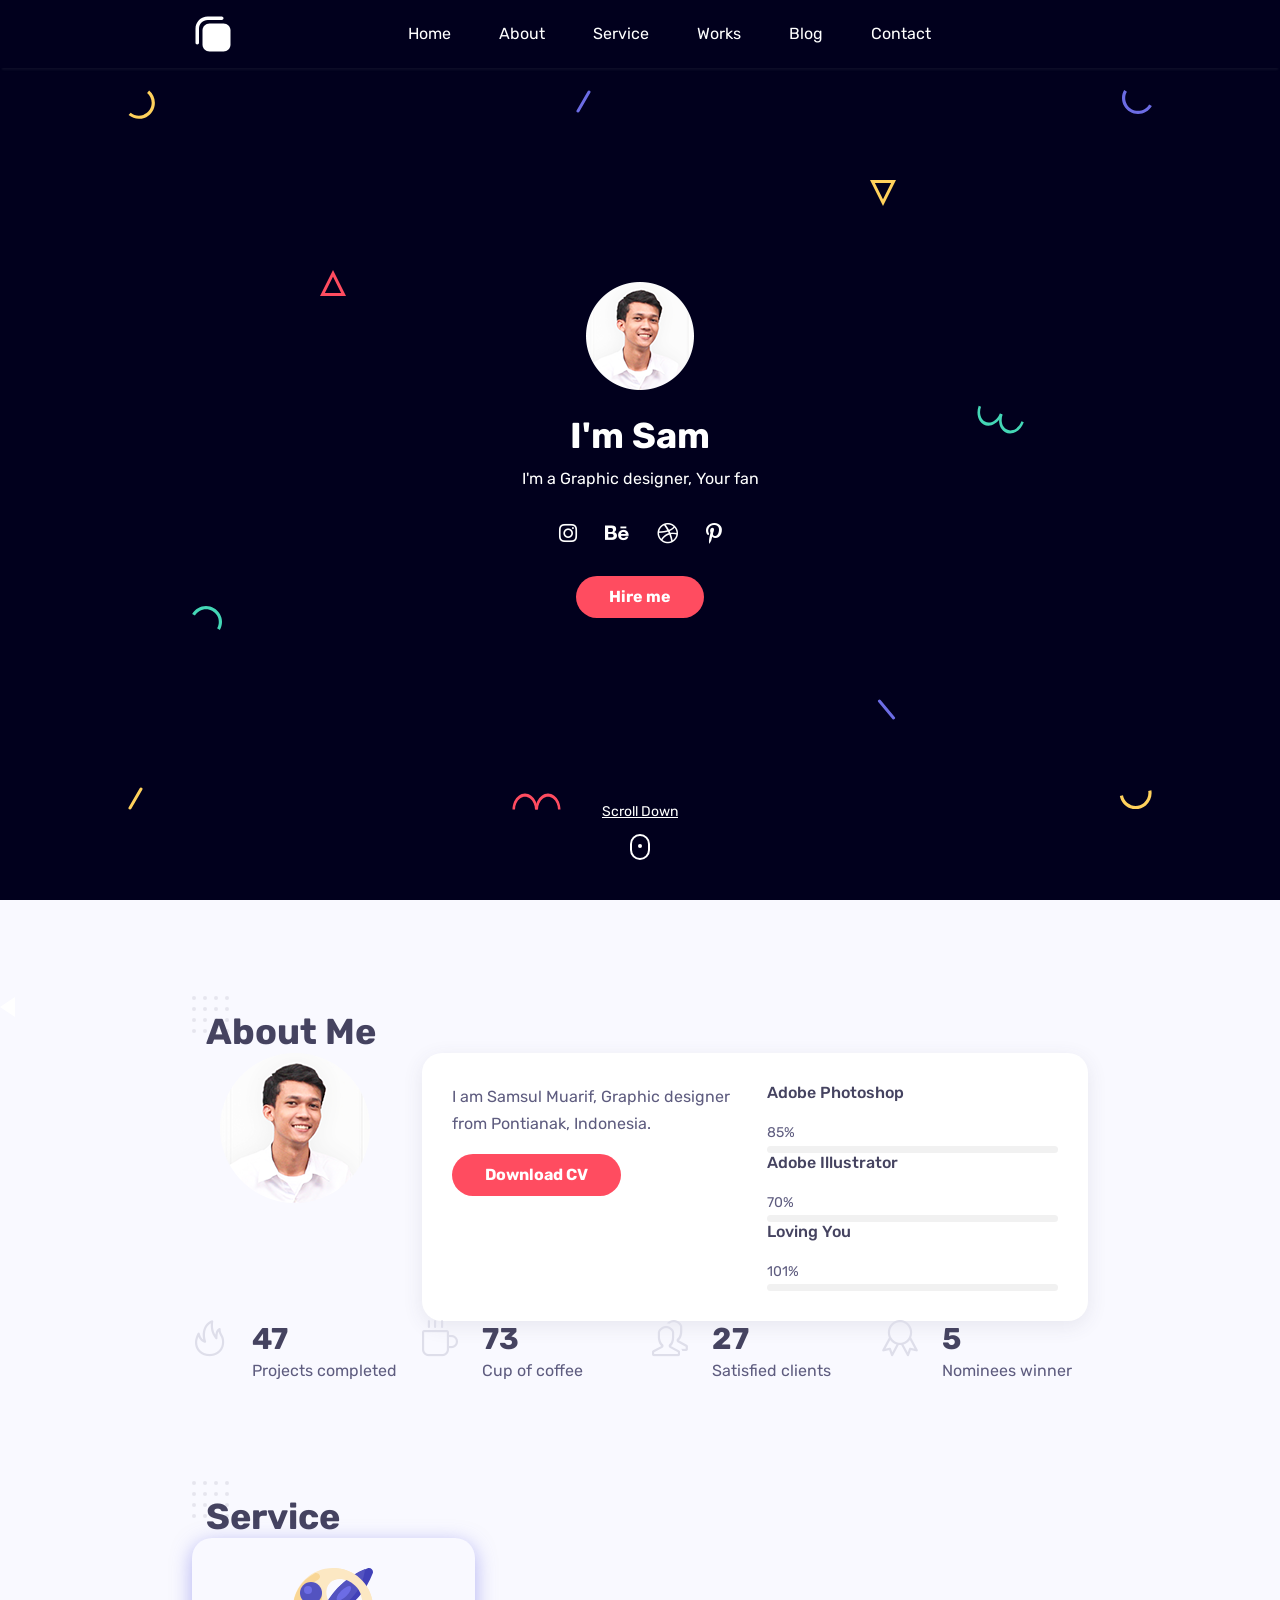
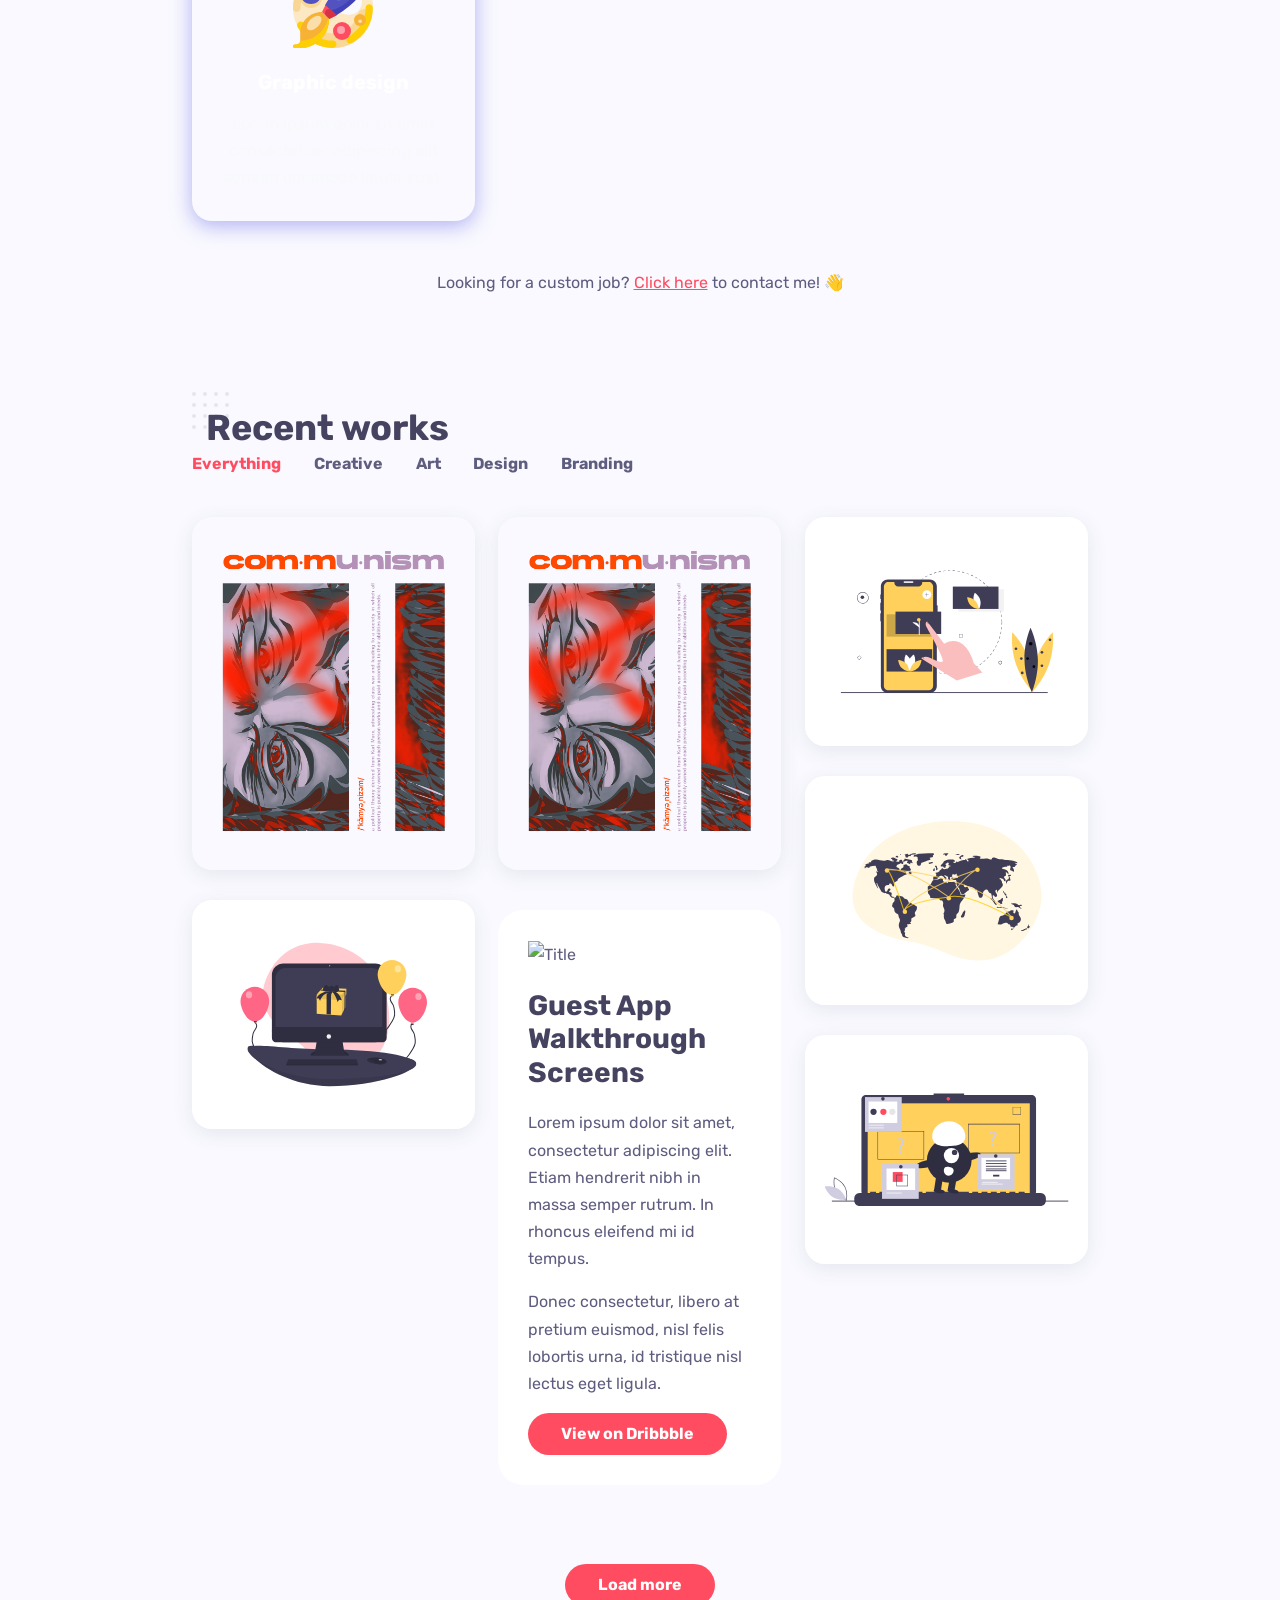
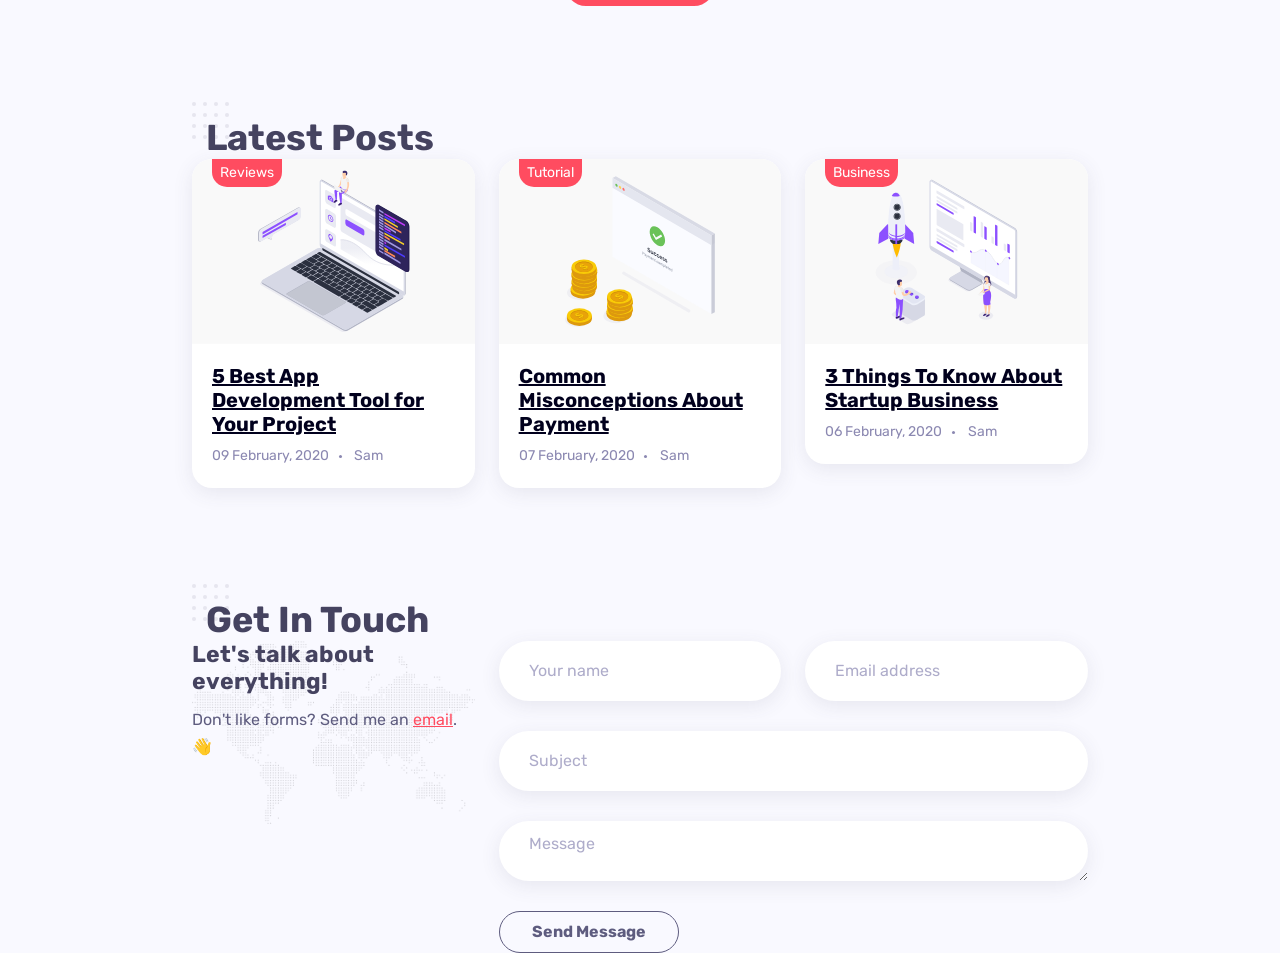
==== commit 9cc630fb: "Rename index DEMO HEADER copy.html to index.html" ====
--- a/NEW/index.html
+++ b/NEW/index.html
@@ -6,6 +6,7 @@
 	<meta name="description" content="Sam - Portfolio">
 	<meta name="viewport" content="width=device-width, initial-scale=1, maximum-scale=1">
 	<link rel="shortcut icon" type="image/x-icon" href="images/PP108.png">
+	<link href="https://cdn.jsdelivr.net/npm/bootstrap@5.0.0-beta2/dist/css/bootstrap.min.css" rel="stylesheet" integrity="sha384-BmbxuPwQa2lc/FVzBcNJ7UAyJxM6wuqIj61tLrc4wSX0szH/Ev+nYRRuWlolflfl" crossorigin="anonymous">
 
 	<!-- STYLESHEETS -->
 	<link rel="stylesheet" href="css\bootstrap.min.css" type="text/css" media="all">
@@ -22,7 +23,47 @@
       <script src="https://oss.maxcdn.com/respond/1.4.2/respond.min.js"></script>
     <![endif]-->
 
-</head>
+
+<!--body oncontextmenu ="return false">
+	<script>
+		// disable right click
+		//document.addEventListener('contextmenu', event => event.preventDefault());-->
+	<!--
+		document.onkeydown = function (e) {
+	
+			// disable F12 key
+			// if(e.keyCode == 123) {
+				return false;
+			}
+	
+			// disable I key
+			if(e.ctrlKey && e.shiftKey && e.keyCode == 73){
+				return false;
+			}
+	
+			// disable J key
+			if(e.ctrlKey && e.shiftKey && e.keyCode == 74) {
+				return false;
+			}
+	
+			// disable U key
+			if(e.ctrlKey && e.keyCode == 85) {
+				return false;
+			}
+
+			//disable S key
+			if(e.ctrlKey && e.keyCode == 83) {
+				return false;
+			}
+
+			//disable P key
+			if(e.ctrlKey && e.keyCode == 80) {
+				return false;
+			}
+		}
+	
+	</script>
+
 
 <body>
 
@@ -61,54 +102,103 @@
 	</div>
 </div>
 
+<!--BWA-->
+<nav class="navigation">
+  <nav class="navbar-1-3 navbar navbar-expand-lg navbar-dark p-2 px-md-2 bg-purple">
+   <div class="container">
+	 <a class="navbar-brand" href="#home">
+	   <svg width="42" height="42" viewBox="0 0 42 42" fill="none" xmlns="http://www.w3.org/2000/svg">
+		 <path fill-rule="evenodd" clip-rule="evenodd"
+		   d="M3.5 15.75C3.5 8.98451 8.98451 3.5 15.75 3.5H29.75C30.7165 3.5 31.5 4.2835 31.5 5.25C31.5 6.21649 30.7165 7 29.75 7H15.75C10.9175 7 7 10.9175 7 15.75V29.75C7 30.7165 6.2165 31.5 5.25 31.5C4.2835 31.5 3.5 30.7165 3.5 29.75V15.75Z"
+		   fill="white" />
+		 <path
+		   d="M10.5 17.5C10.5 13.634 13.634 10.5 17.5 10.5H31.5C35.366 10.5 38.5 13.634 38.5 17.5V31.5C38.5 35.366 35.366 38.5 31.5 38.5H17.5C13.634 38.5 10.5 35.366 10.5 31.5V17.5Z"
+		   fill="white" />
+	   </svg>
+	 </a>
+	 <button class="navbar-toggler" type="button" data-bs-toggle="collapse" data-bs-target="#navbarTogglerDemo02"
+	   aria-controls="navbarTogglerDemo02" aria-expanded="false" aria-label="Toggle navigation">
+	   <span class="navbar-toggler-icon"></span>
+	 </button>
+	 <div class="collapse navbar-collapse" id="navbarTogglerDemo02">
+	   <ul class="navbar-nav mx-auto mb-2 mb-lg-0">
+			<li class="nav-item"><a class="nav-link px-md-4 active" aria-current="page" href="#home">Home</a>
+			</li>
+			<li class="nav-item"><a class="nav-link px-md-4" href="#about">About</a>
+			</li>
+			<li class="nav-item"><a class="nav-link px-md-4" href="#services">Service</a>
+			</li>
+			<li class="nav-item"><a class="nav-link px-md-4" href="#works">Works</a>
+			</li>
+			<li class="nav-item"><a class="nav-link px-md-4" href="#blog">Blog</a>
+			</li>
+			<li class="nav-item"><a class="nav-link px-md-4" href="#contact">Contact</a>
+			</li>
+	   </ul>
+	   <div class="d-flex">
+		 <!--a class="btn btn-get-started btn-get-started-yellow" href="#">Get Started</a-->
+	   </div>
+	 </div>
+   </div>
+ </nav>
+ <div class="row justify-content-between">
+   <script src="https://cdn.jsdelivr.net/npm/bootstrap@5.0.0-beta2/dist/js/bootstrap.bundle.min.js" integrity="sha384-b5kHyXgcpbZJO/tY9Ul7kGkf1S0CWuKcCD38l8YkeH8z8QjE0GmW1gYU5S9FOnJ0" crossorigin="anonymous"></script>
+</nav>
+</head>
+<!--/BWA HEADER-->
+
+
+
+
+
 <!-- mobile header -->
-<header class="mobile-header-1">
-	<div class="container">
+<!--header class="mobile-header-1">
+	<!--div class="container">
 		<!-- menu icon -->
-		<div class="menu-icon d-inline-flex mr-4">
+		<!--div class="menu-icon d-inline-flex mr-4">
 			<button>
 				<span></span>
 			</button>
-		</div>
+		</div-->
 		<!-- logo image -->
-		<div class="site-logo">
+		<!--div class="site-logo">
 			<a href="index.html">
 				<img src="images/logo.svg" alt="Sam">
 			</a>
 		</div>
-	</div>
-</header>
+	</div-->
+<!--/header-->
 
 <!-- desktop header -->
-<header class="desktop-header-1 d-flex align-items-start flex-column">
+<!--header class="desktop-header-1 d-flex align-items-start flex-column">
 	
 	<!-- logo image -->
-	<div class="site-logo">
+	<!--div class="site-logo">
 		<a href="index.html">
 			<img src="images/logo.svg" alt="Sam">
 		</a>
 	</div>
 	
 	<!-- main menu -->
-	<nav>
+	<!--nav>
 		<ul class="vertical-menu scrollspy">
 			<li class="active"><a href="#home"><i class="icon-home"></i>Home</a></li>
 			<li><a href="#about"><i class="icon-user-following"></i>About</a></li>
 			<li><a href="#services"><i class="icon-briefcase"></i>Services</a></li>
-			<!--li><a href="#experience"><i class="icon-graduation"></i>Experience</a></li-->
+			<li><a href="#experience"><i class="icon-graduation"></i>Experience</a></li>
 			<li><a href="#works"><i class="icon-layers"></i>Works</a></li>
 			<li><a href="#blog"><i class="icon-note"></i>Blog</a></li>
 			<li><a href="#contact"><i class="icon-bubbles"></i>Contact</a></li>
 		</ul>
-	</nav>
+	</nav-->
 	
 	<!-- site footer -->
-	<div class="footer">
+	<!--div class="footer">
 		<!-- copyright text -->
-		<span class="copyright">©2022</span>
-	</div>
-
-</header>
+		<!--span class="copyright">©2022</span>
+	</div-->
+
+<!--/header-->
 
 <!-- main layout -->
 <main class="content">
@@ -128,11 +218,11 @@
 
 				<!-- social icons -->
 				<ul class="social-icons light list-inline mb-1 mt-4">
-					<li class="list-inline-item"><a href="https://www.instagram.com/samsulrif/"><i class="fab fa-instagram"></i></a></li>
+					<li class="list-inline-item"><a href="https://www.instagram.com/samsulrif/" target="_blank"><i class="fab fa-instagram"></i></a></li>
 					<!--li class="list-inline-item"><a href="https://unsplash.com/@samsulrif"><img src="images/unsplash.png"></i></a-->
-					<li class="list-inline-item"><a href="https://www.behance.net/samsulrif"><i class="fab fa-behance"></i></a></li>
-					<li class="list-inline-item"><a href="https://dribbble.com/samsulrif"><i class="fab fa-dribbble"></i></a></li>
-					<li class="list-inline-item"><a href="https://unsplash.com/@samsulrif"><i class="fab fa-pinterest-p"></i></a></li>
+					<li class="list-inline-item"><a href="https://www.behance.net/samsulrif" target="_blank"><i class="fab fa-behance"></i></a></li>
+					<li class="list-inline-item"><a href="https://dribbble.com/samsulrif" target="_blank"><i class="fab fa-dribbble"></i></a></li>
+					<li class="list-inline-item"><a href="https://unsplash.com/@samsulrif" target="_blank"><i class="fab fa-pinterest-p"></i></a></li>
 				</ul>
 
 				<!-- buttons -->
@@ -971,5 +1061,6 @@
 <script src="js\jquery.magnific-popup.min.js"></script>
 <script src="js\custom.js"></script>
 
+
 </body>
-</html>+</html>
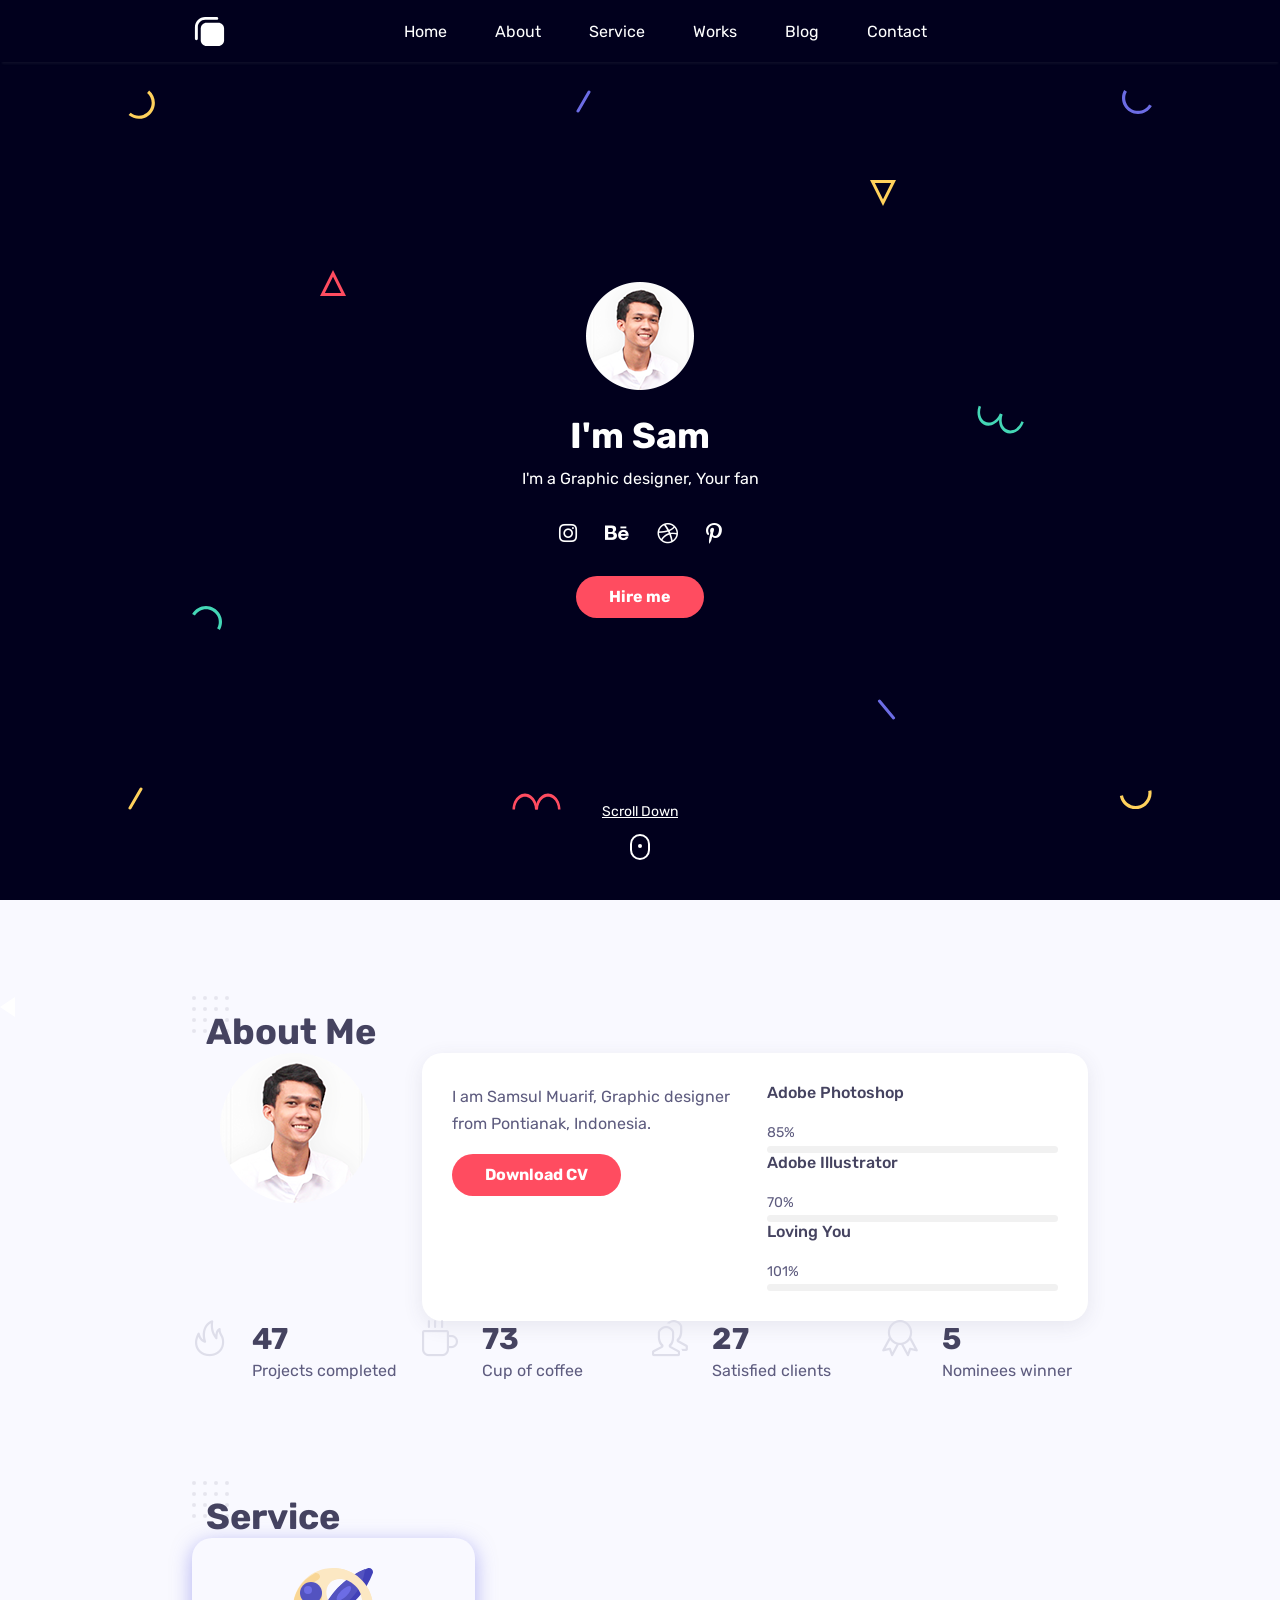
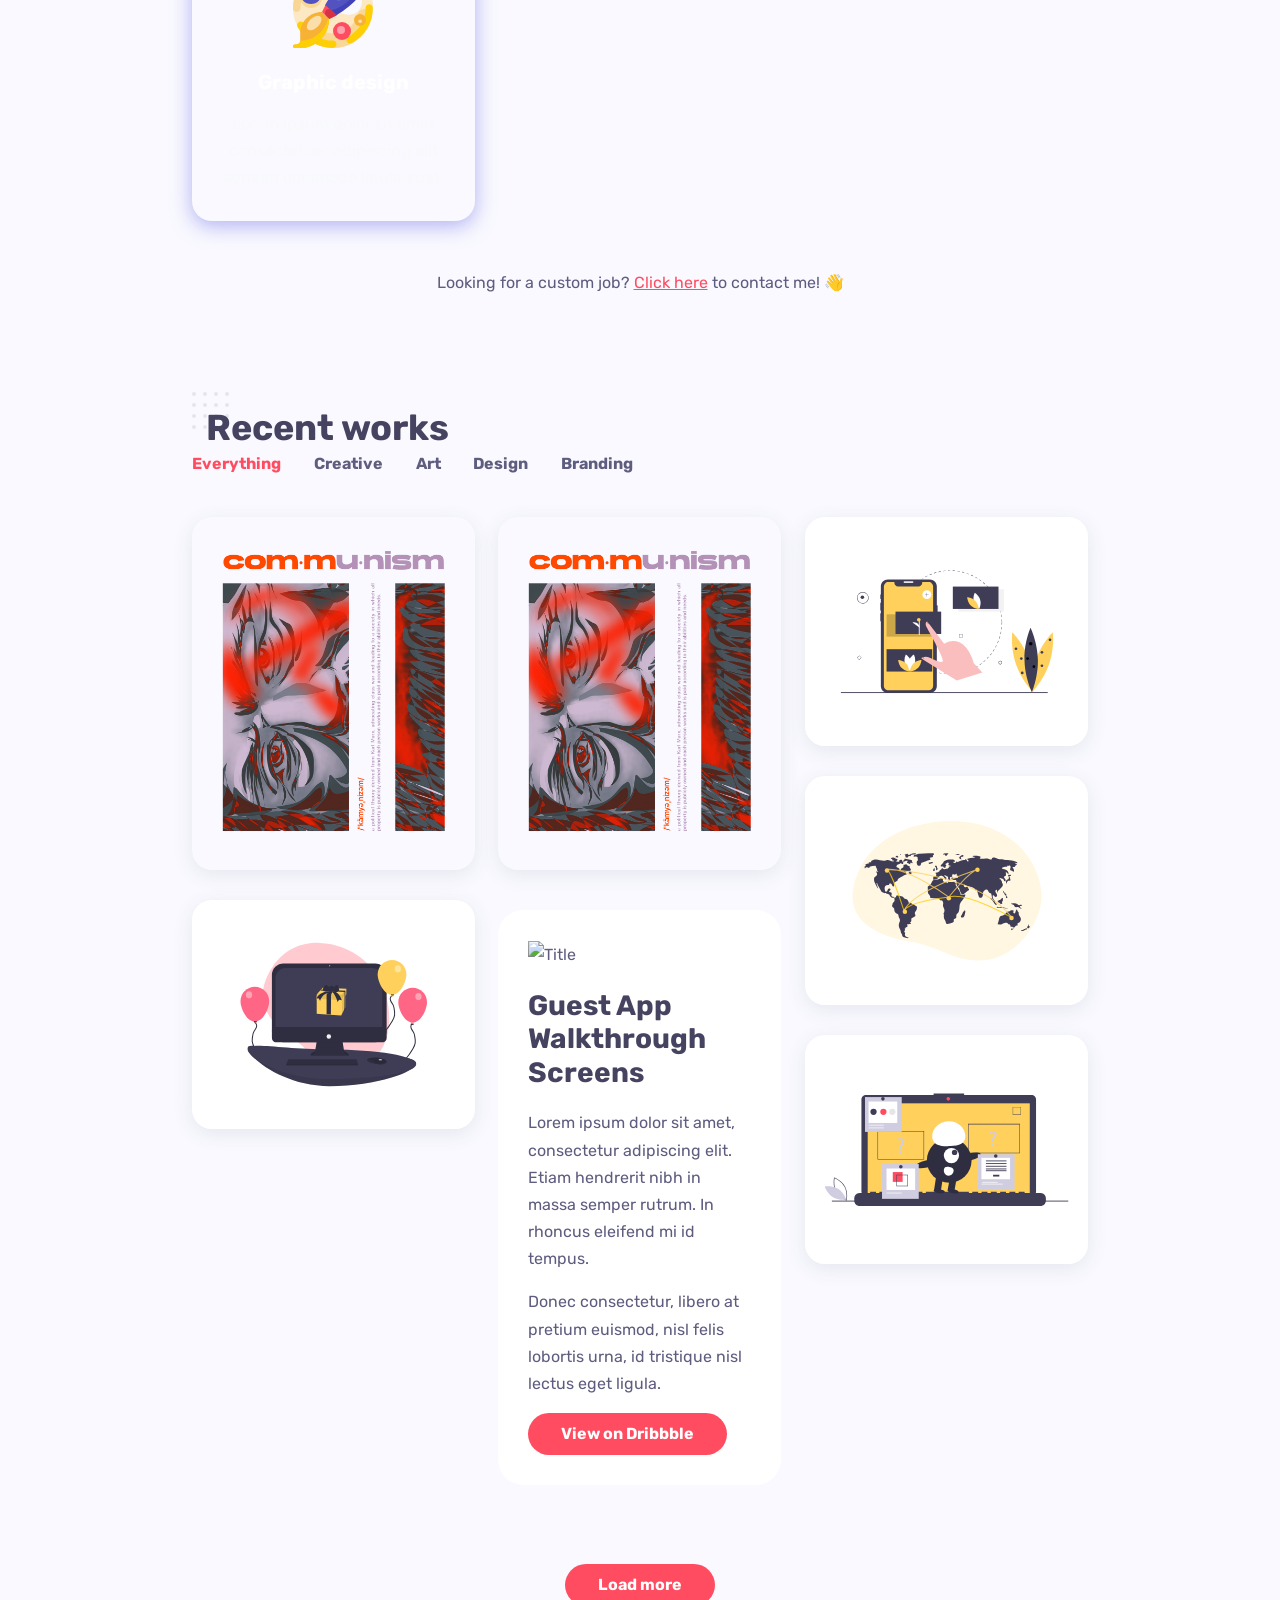
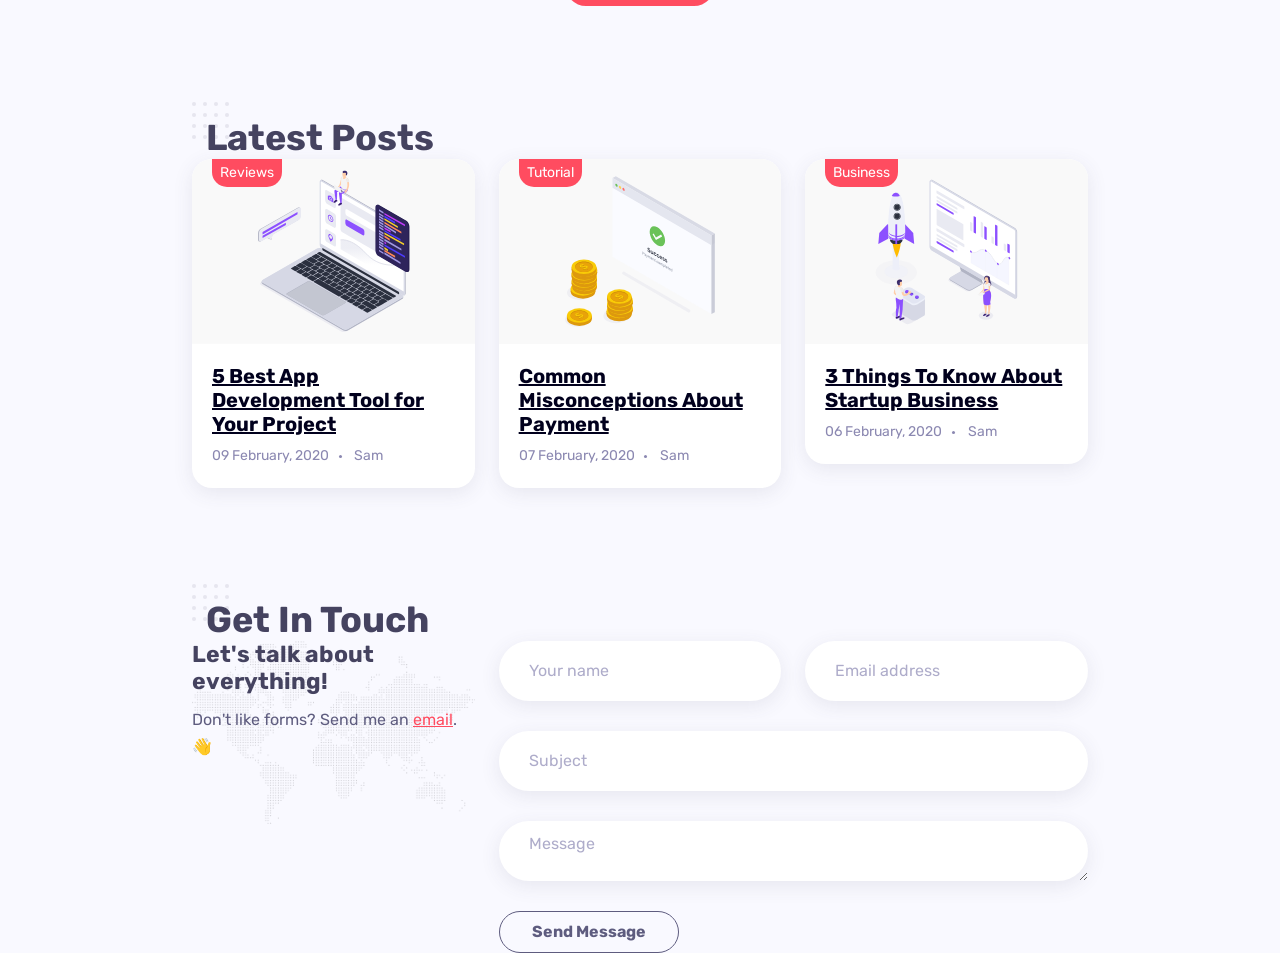
==== commit d7d2946e: "Update index.html" ====
--- a/NEW/index.html
+++ b/NEW/index.html
@@ -107,7 +107,7 @@
   <nav class="navbar-1-3 navbar navbar-expand-lg navbar-dark p-2 px-md-2 bg-purple">
    <div class="container">
 	 <a class="navbar-brand" href="#home">
-	   <svg width="42" height="42" viewBox="0 0 42 42" fill="none" xmlns="http://www.w3.org/2000/svg">
+	   <svg width="35" height="35" viewBox="0 0 42 42" fill="none" xmlns="http://www.w3.org/2000/svg">
 		 <path fill-rule="evenodd" clip-rule="evenodd"
 		   d="M3.5 15.75C3.5 8.98451 8.98451 3.5 15.75 3.5H29.75C30.7165 3.5 31.5 4.2835 31.5 5.25C31.5 6.21649 30.7165 7 29.75 7H15.75C10.9175 7 7 10.9175 7 15.75V29.75C7 30.7165 6.2165 31.5 5.25 31.5C4.2835 31.5 3.5 30.7165 3.5 29.75V15.75Z"
 		   fill="white" />
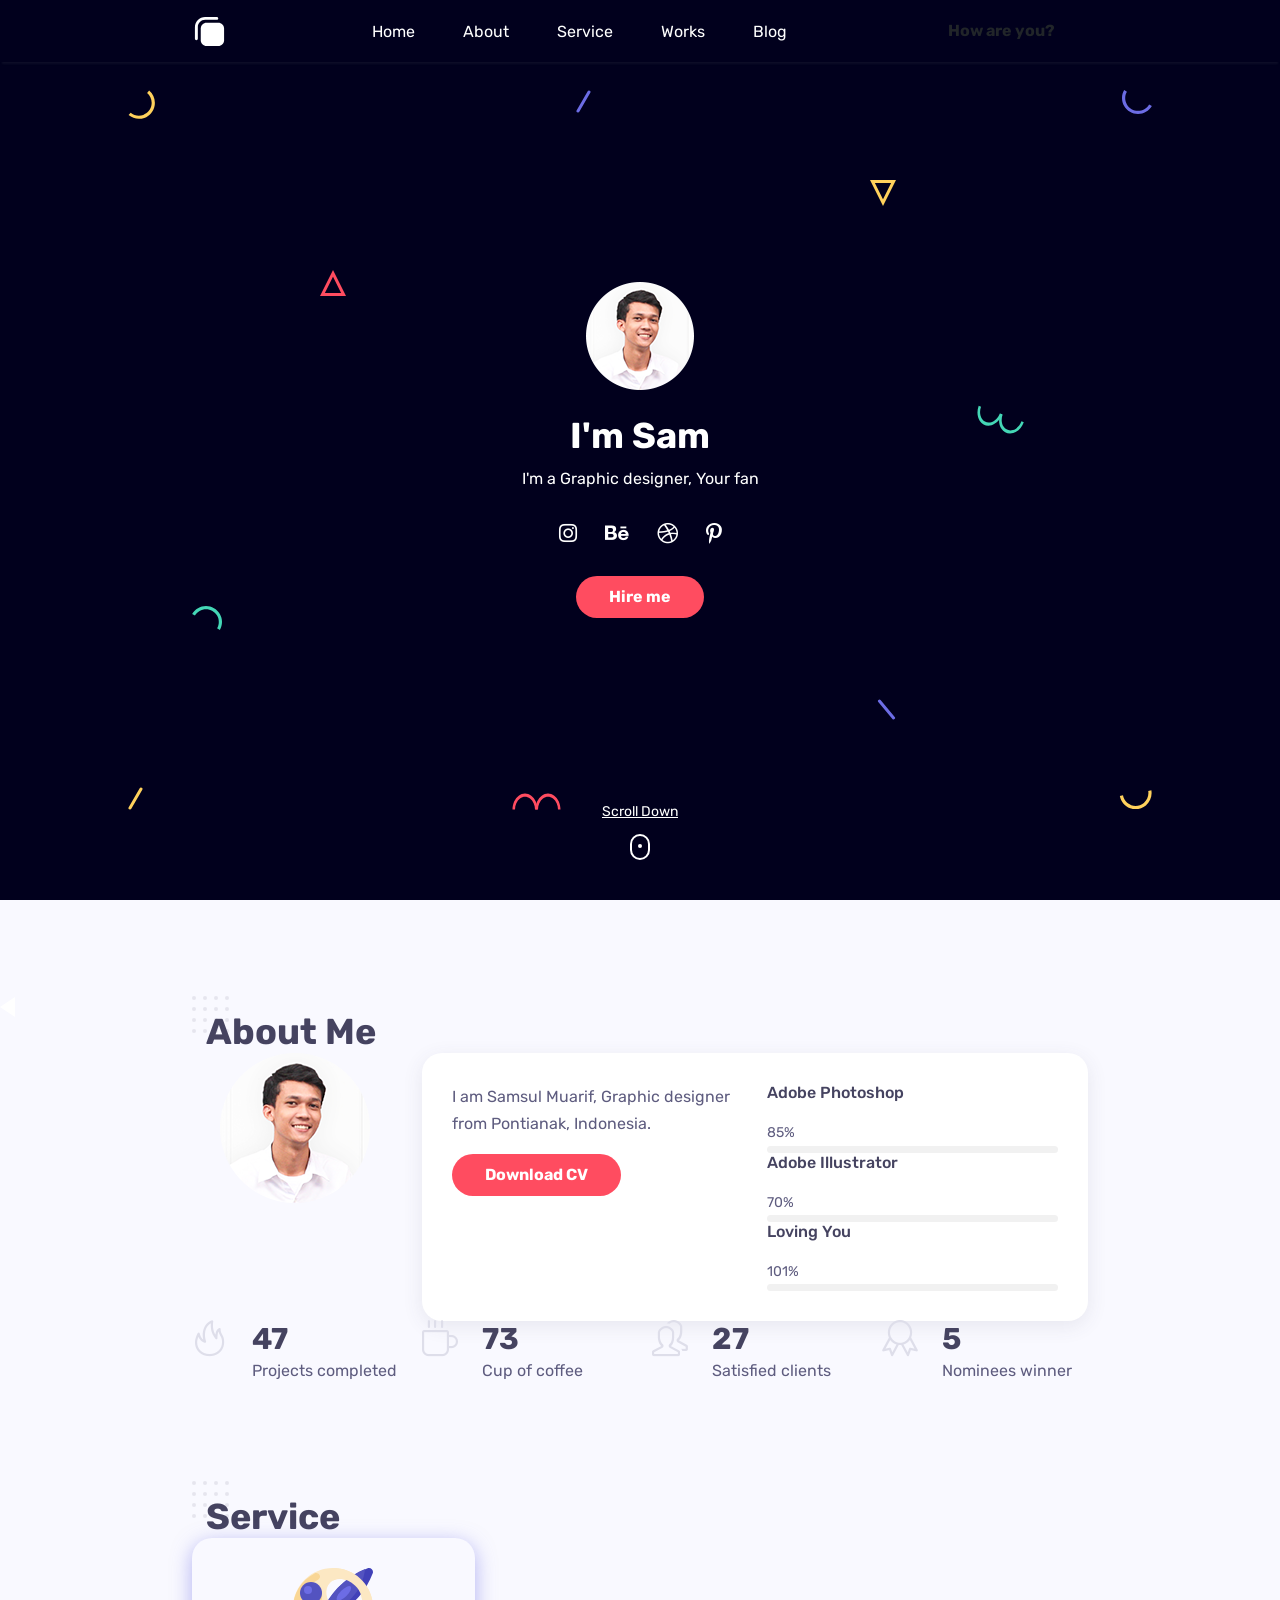
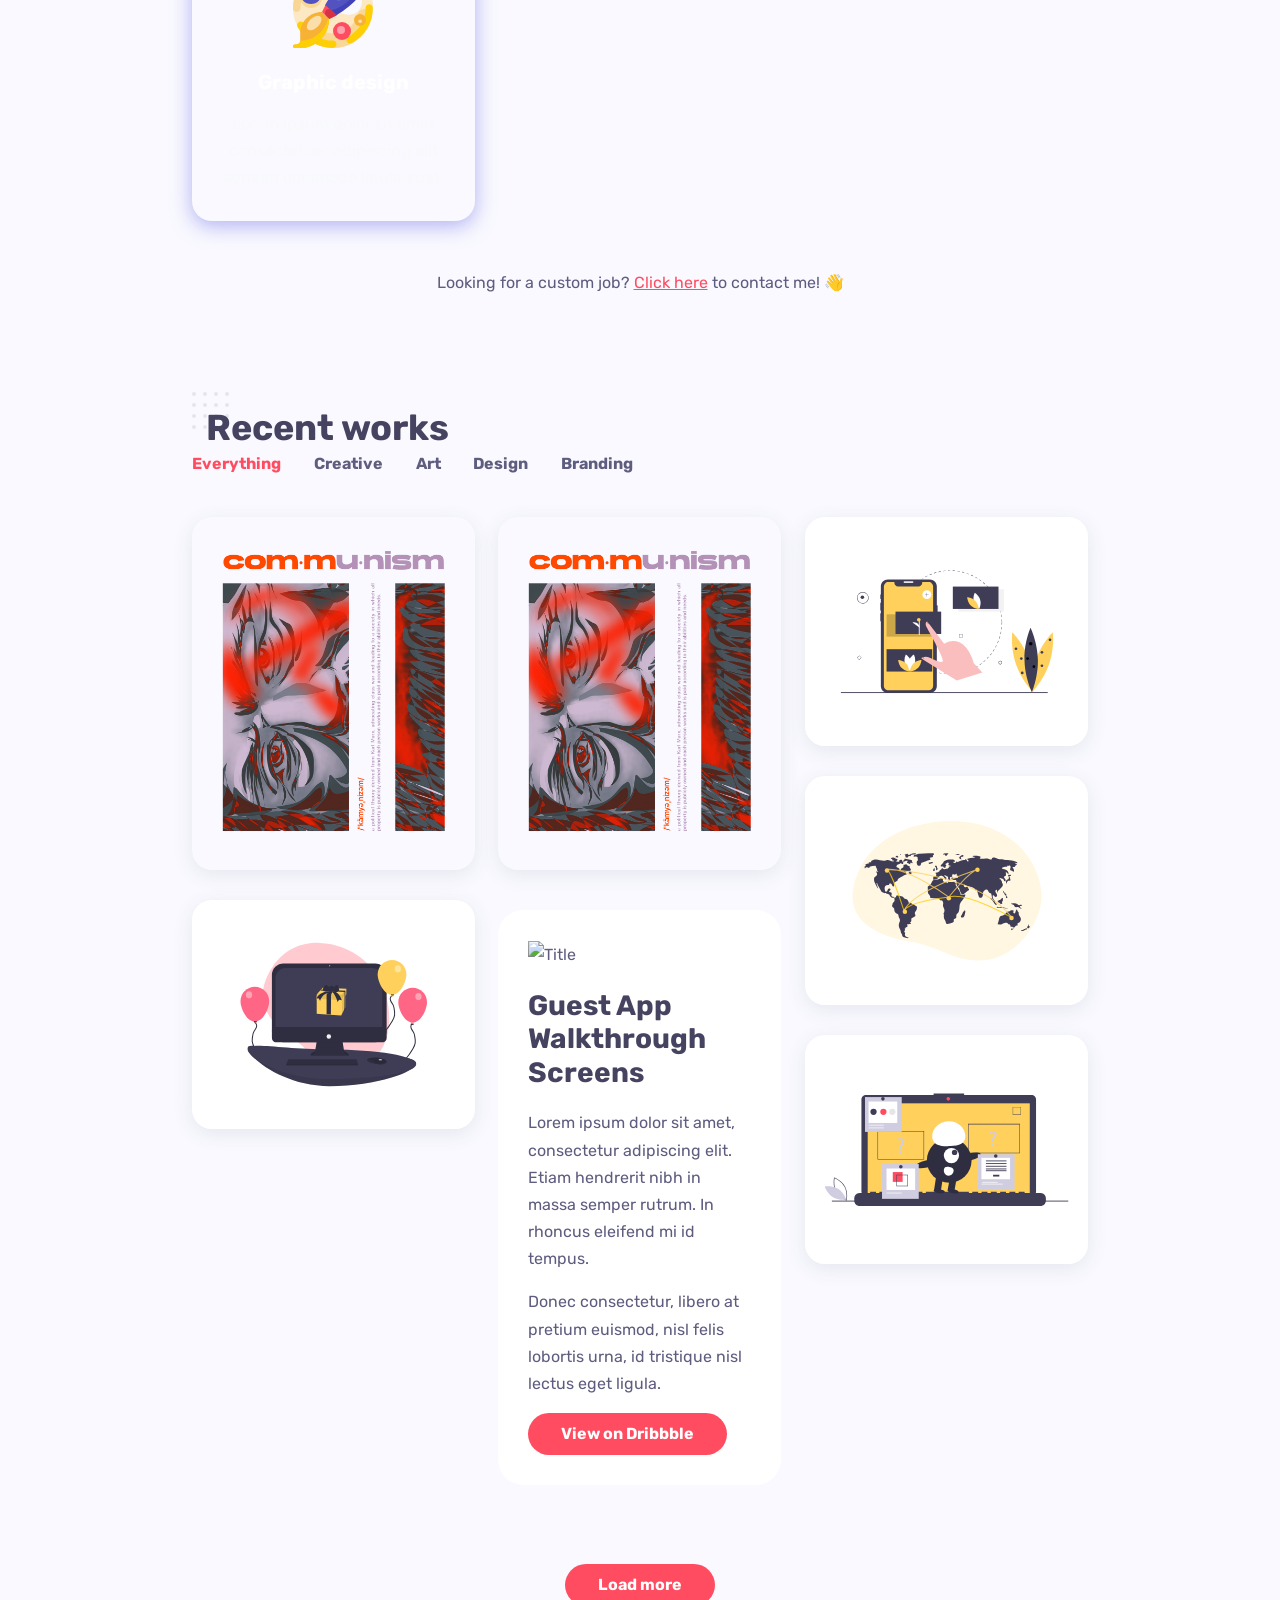
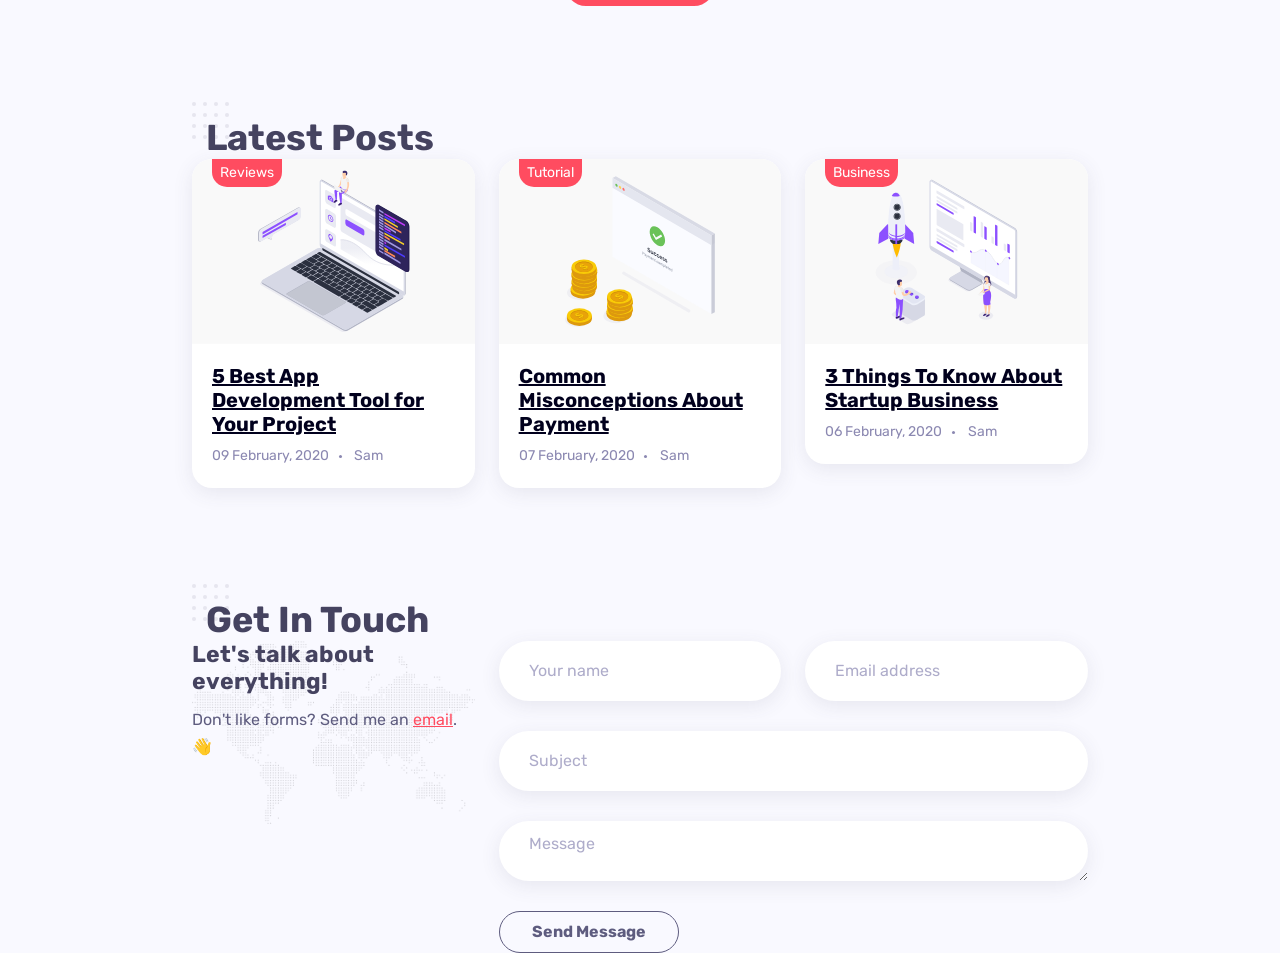
==== commit dc31590e: "Rename index DEMO HEADER copy.html to index.html" ====
--- a/NEW/index.html
+++ b/NEW/index.html
@@ -122,21 +122,21 @@
 	 </button>
 	 <div class="collapse navbar-collapse" id="navbarTogglerDemo02">
 	   <ul class="navbar-nav mx-auto mb-2 mb-lg-0">
-			<li class="nav-item"><a class="nav-link px-md-4 active" aria-current="page" href="#home">Home</a>
+			<li class="nav-item"><a class="nav-link px-md-4 active" aria-current="page" href="#home" data-bs-toggle="collapse" data-bs-target=".navbar-collapse.show">Home</a>
 			</li>
-			<li class="nav-item"><a class="nav-link px-md-4" href="#about">About</a>
+			<li class="nav-item"><a class="nav-link px-md-4" href="#about" data-bs-toggle="collapse" data-bs-target=".navbar-collapse.show">About</a>
 			</li>
-			<li class="nav-item"><a class="nav-link px-md-4" href="#services">Service</a>
+			<li class="nav-item"><a class="nav-link px-md-4" href="#services" data-bs-toggle="collapse" data-bs-target=".navbar-collapse.show">Service</a>
 			</li>
-			<li class="nav-item"><a class="nav-link px-md-4" href="#works">Works</a>
+			<li class="nav-item"><a class="nav-link px-md-4" href="#works" data-bs-toggle="collapse" data-bs-target=".navbar-collapse.show">Works</a>
 			</li>
-			<li class="nav-item"><a class="nav-link px-md-4" href="#blog">Blog</a>
+			<li class="nav-item"><a class="nav-link px-md-4" href="#blog" data-bs-toggle="collapse" data-bs-target=".navbar-collapse.show">Blog</a>
 			</li>
-			<li class="nav-item"><a class="nav-link px-md-4" href="#contact">Contact</a>
-			</li>
+			<!--li class="nav-item"><a class="nav-link px-md-4" href="#contact" data-bs-toggle="collapse" data-bs-target=".navbar-collapse.show">Contact</a>
+			</li-->
 	   </ul>
 	   <div class="d-flex">
-		 <!--a class="btn btn-get-started btn-get-started-yellow" href="#">Get Started</a-->
+		 <a class="btn btn-get-started btn-get-started-yellow" href="OOPS.html">How are you?</a>
 	   </div>
 	 </div>
    </div>
